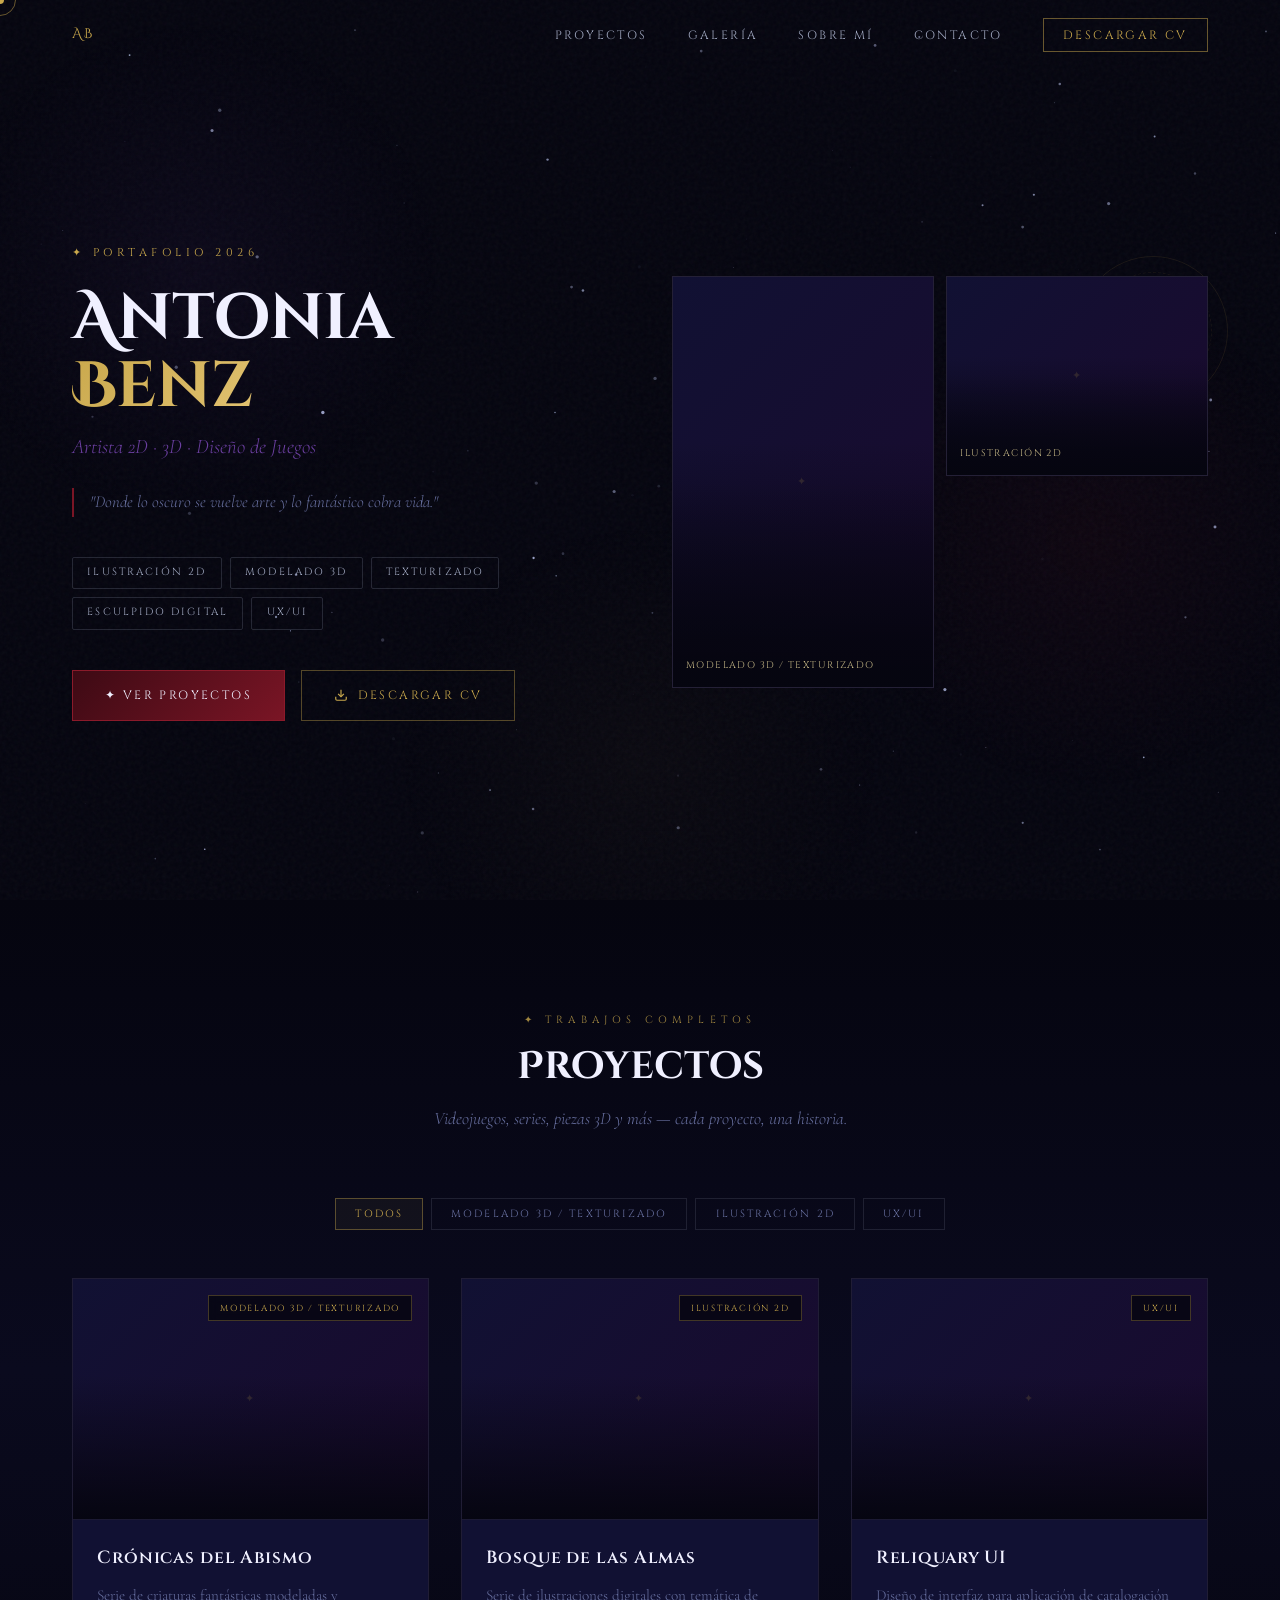
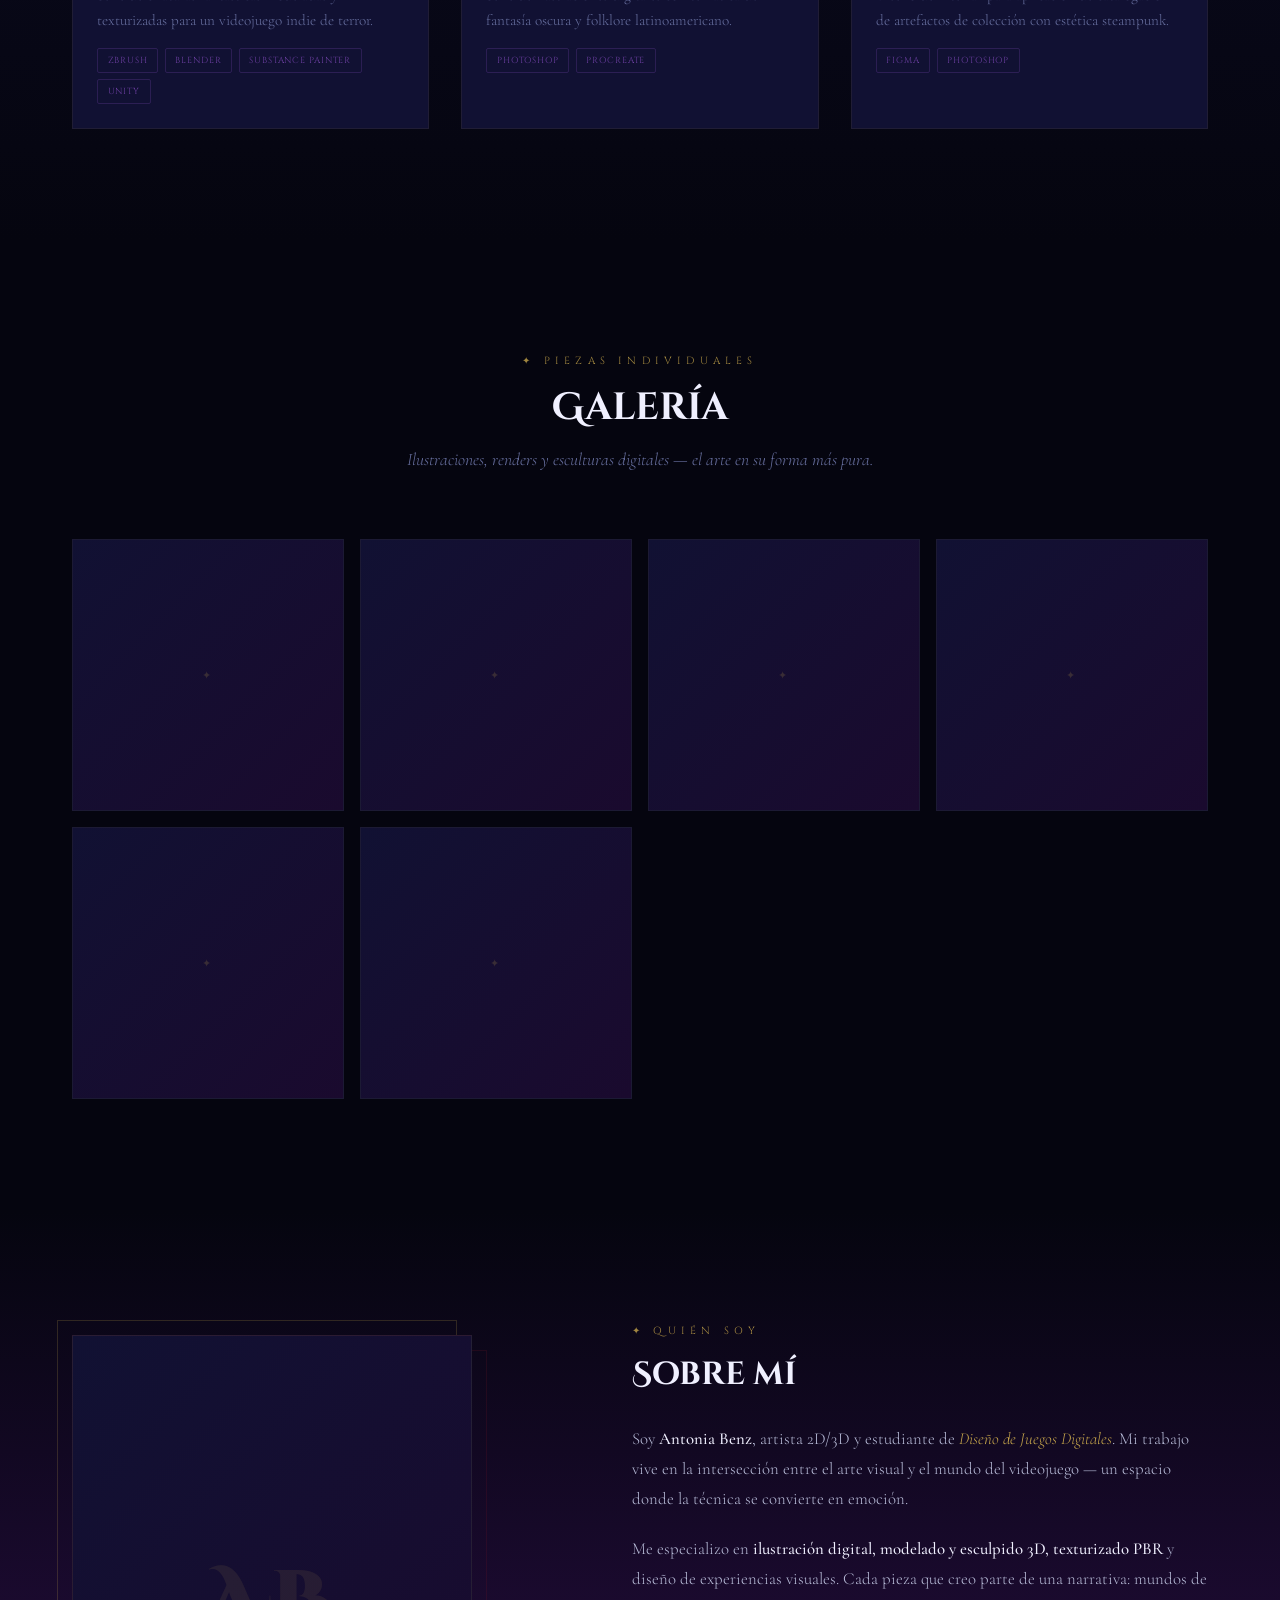
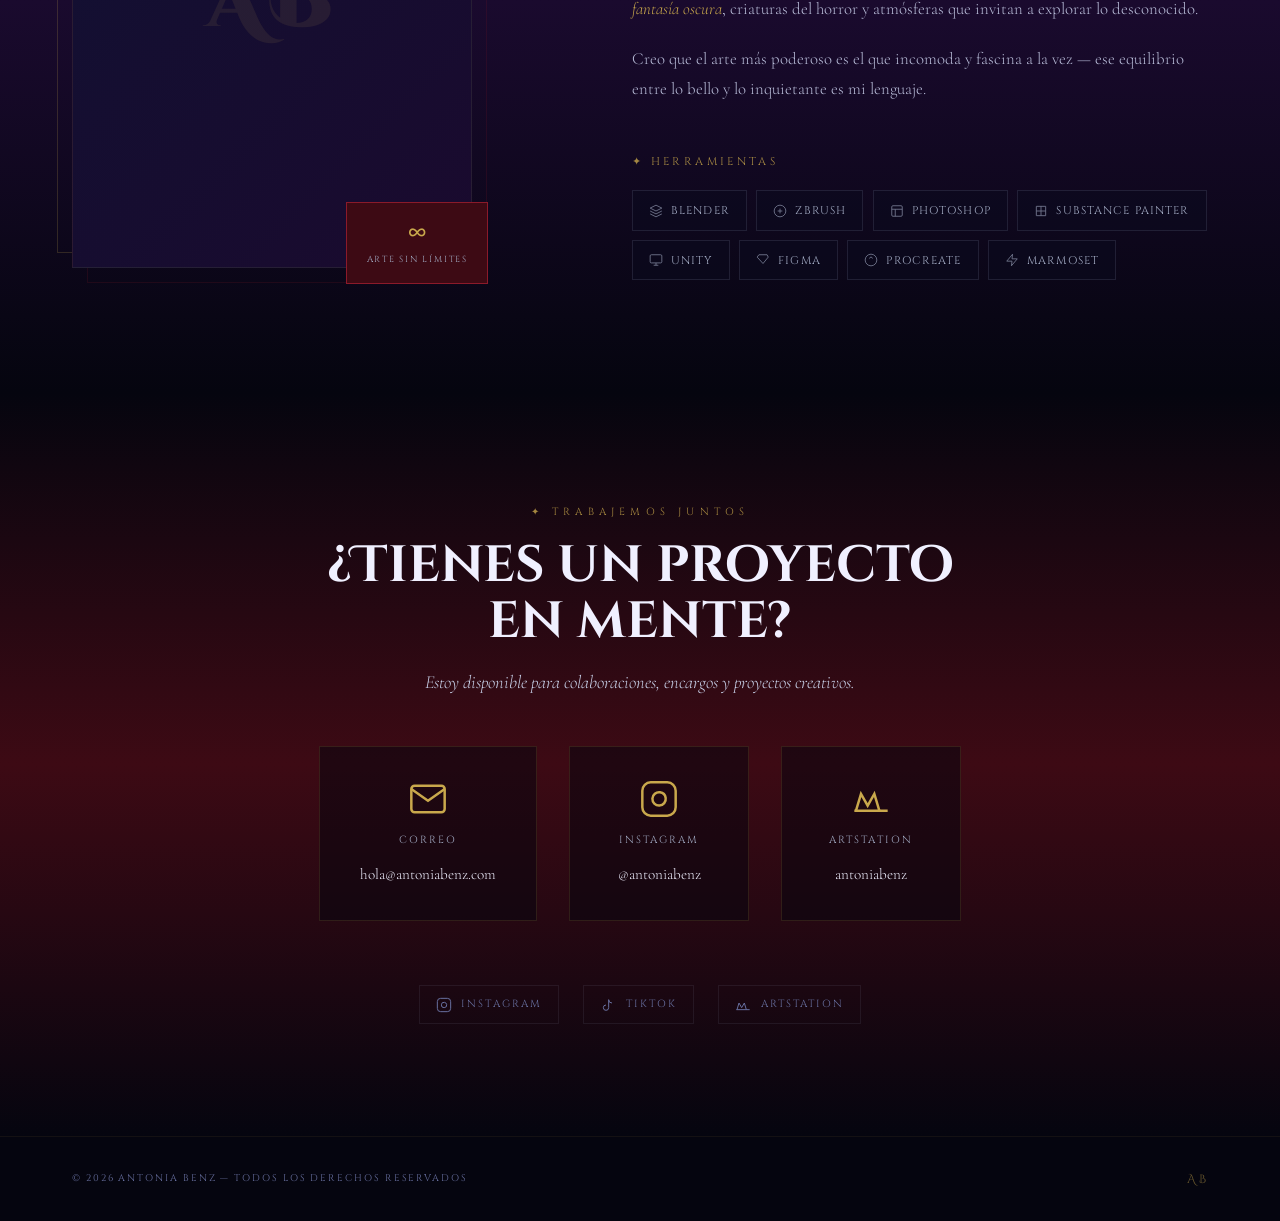
==== index.html @ 35867d34 "1.0.0" ====
<!DOCTYPE html>
<html lang="es">
<head>
  <meta charset="UTF-8">
  <meta name="viewport" content="width=device-width, initial-scale=1.0">
  <meta name="description" content="Antonia Benz — Artista 2D/3D, ilustradora, modeladora y diseñadora de juegos digitales. Portafolio de fantasía oscura y terror.">
  <meta name="theme-color" content="#05050f">
  <title>Antonia Benz — Artista 2D/3D</title>

  <!-- Preconnect fonts -->
  <link rel="preconnect" href="https://fonts.googleapis.com">
  <link rel="preconnect" href="https://fonts.gstatic.com" crossorigin>
  <link href="https://fonts.googleapis.com/css2?family=Cinzel+Decorative:wght@400;700;900&family=Cinzel:wght@400;600;700&family=Cormorant+Garamond:ital,wght@0,300;0,400;0,500;1,300;1,400&display=swap" rel="stylesheet">

  <link rel="stylesheet" href="css/styles.css">
</head>
<body>

  <!-- Cursor -->
  <div class="cursor-dot"></div>
  <div class="cursor-ring"></div>

  <!-- Canvas fondo -->
  <canvas id="canvas-bg"></canvas>

  <!-- Ruido de textura -->
  <div class="noise-overlay"></div>

  <!-- ============================================================
       NAVEGACIÓN
  ============================================================ -->
  <nav class="navbar">
    <div class="container">
      <a href="#hero" class="nav-logo">AB</a>
      <ul class="nav-links">
        <li><a href="#proyectos">Proyectos</a></li>
        <li><a href="#galeria">Galería</a></li>
        <li><a href="#sobre-mi">Sobre mí</a></li>
        <li><a href="#contacto">Contacto</a></li>
        <li><a href="assets/cv-antoniabenz.pdf" download class="nav-cv-btn">Descargar CV</a></li>
      </ul>
      <div class="hamburger" aria-label="Menú" role="button" tabindex="0">
        <span></span>
        <span></span>
        <span></span>
      </div>
    </div>
  </nav>

  <!-- ============================================================
       HERO
  ============================================================ -->
  <section id="hero">
    <div class="container">
      <div class="hero-grid">

        <!-- Texto -->
        <div class="hero-content">
          <p class="hero-eyebrow">✦ Portafolio 2026</p>
          <h1 class="hero-name">
            Antonia
            <span>Benz</span>
          </h1>
          <p class="hero-tagline">Artista 2D · 3D · Diseño de Juegos</p>
          <p class="hero-vision">
            "Donde lo oscuro se vuelve arte y lo fantástico cobra vida."
          </p>
          <div class="hero-disciplines">
            <span class="discipline-tag">Ilustración 2D</span>
            <span class="discipline-tag">Modelado 3D</span>
            <span class="discipline-tag">Texturizado</span>
            <span class="discipline-tag">Esculpido Digital</span>
            <span class="discipline-tag">UX/UI</span>
          </div>
          <div class="hero-actions">
            <a href="#proyectos" class="btn-primary">
              <span>✦ Ver proyectos</span>
            </a>
            <a href="assets/cv-antoniabenz.pdf" download class="btn-secondary">
              <svg width="14" height="14" viewBox="0 0 24 24" fill="none" stroke="currentColor" stroke-width="2">
                <path d="M21 15v4a2 2 0 0 1-2 2H5a2 2 0 0 1-2-2v-4"/>
                <polyline points="7 10 12 15 17 10"/>
                <line x1="12" y1="15" x2="12" y2="3"/>
              </svg>
              Descargar CV
            </a>
          </div>
        </div>

        <!-- Visual -->
        <div class="hero-visual">
          <div class="hero-decoration"></div>
          <div class="hero-preview-grid" id="hero-preview-grid">
            <!-- Cargado dinámicamente desde JS -->
            <div class="preview-card">
              <div class="img-placeholder" style="width:100%;height:100%;">✦</div>
            </div>
            <div class="preview-card">
              <div class="img-placeholder" style="width:100%;height:100%;">✦</div>
            </div>
            <div class="preview-card">
              <div class="img-placeholder" style="width:100%;height:100%;">✦</div>
            </div>
          </div>
        </div>

      </div>
    </div>
  </section>

  <!-- ============================================================
       PROYECTOS
  ============================================================ -->
  <section id="proyectos">
    <div class="container">
      <div class="section-header reveal">
        <span class="section-label">✦ Trabajos Completos</span>
        <h2 class="section-title">Proyectos</h2>
        <p class="section-subtitle">Videojuegos, series, piezas 3D y más — cada proyecto, una historia.</p>
      </div>

      <!-- Filtros -->
      <div class="filtros" id="filtros">
        <button class="filtro-btn active" data-cat="todos">Todos</button>
      </div>

      <!-- Grid de proyectos -->
      <div class="proyectos-grid" id="proyectos-grid">
        <!-- Cargado dinámicamente -->
        <div class="project-card" style="min-height:300px;">
          <div class="project-card-image">
            <div class="img-placeholder" style="height:240px;">Cargando...</div>
          </div>
        </div>
      </div>
    </div>
  </section>

  <!-- ============================================================
       GALERÍA
  ============================================================ -->
  <section id="galeria">
    <div class="container">
      <div class="section-header reveal">
        <span class="section-label">✦ Piezas Individuales</span>
        <h2 class="section-title">Galería</h2>
        <p class="section-subtitle">Ilustraciones, renders y esculturas digitales — el arte en su forma más pura.</p>
      </div>

      <div class="galeria-grid" id="galeria-grid">
        <!-- Cargado dinámicamente -->
      </div>
    </div>
  </section>

  <!-- ============================================================
       SOBRE MÍ
  ============================================================ -->
  <section id="sobre-mi">
    <div class="container">
      <div class="about-grid">

        <!-- Imagen -->
        <div class="about-image-wrapper reveal">
          <div class="about-image-frame">
            <div class="about-image-placeholder">
              <!-- Reemplaza con: <img src="assets/foto-antonia.jpg" alt="Antonia Benz"> -->
              <span class="about-initials">AB</span>
            </div>
            <div class="about-badge">
              <span class="about-badge-num">∞</span>
              <span class="about-badge-label">Arte sin límites</span>
            </div>
          </div>
        </div>

        <!-- Contenido -->
        <div class="about-content reveal reveal-delay-2">
          <div class="section-header" style="text-align:left;margin-bottom:2rem;">
            <span class="section-label">✦ Quién soy</span>
            <h2 class="section-title" style="font-size:2rem;">Sobre mí</h2>
          </div>

          <p class="about-text">
            Soy <strong>Antonia Benz</strong>, artista 2D/3D y estudiante de <em>Diseño de Juegos Digitales</em>.
            Mi trabajo vive en la intersección entre el arte visual y el mundo del videojuego — un espacio donde
            la técnica se convierte en emoción.
          </p>
          <p class="about-text">
            Me especializo en <strong>ilustración digital, modelado y esculpido 3D, texturizado PBR</strong>
            y diseño de experiencias visuales. Cada pieza que creo parte de una narrativa: mundos de
            <em>fantasía oscura</em>, criaturas del horror y atmósferas que invitan a explorar lo desconocido.
          </p>
          <p class="about-text">
            Creo que el arte más poderoso es el que incomoda y fascina a la vez — ese equilibrio entre
            lo bello y lo inquietante es mi lenguaje.
          </p>

          <!-- Herramientas -->
          <div class="tools-section">
            <div class="tools-title">✦ Herramientas</div>
            <div class="tools-grid" id="tools-grid">

              <span class="tool-tag">
                <svg viewBox="0 0 24 24" fill="none" stroke="currentColor" stroke-width="1.5">
                  <path d="M12 2L2 7l10 5 10-5-10-5zM2 17l10 5 10-5M2 12l10 5 10-5"/>
                </svg>
                Blender
              </span>

              <span class="tool-tag">
                <svg viewBox="0 0 24 24" fill="none" stroke="currentColor" stroke-width="1.5">
                  <circle cx="12" cy="12" r="10"/>
                  <path d="M12 8v8M8 12h8"/>
                </svg>
                ZBrush
              </span>

              <span class="tool-tag">
                <svg viewBox="0 0 24 24" fill="none" stroke="currentColor" stroke-width="1.5">
                  <rect x="3" y="3" width="18" height="18" rx="2"/>
                  <path d="M3 9h18M9 21V9"/>
                </svg>
                Photoshop
              </span>

              <span class="tool-tag">
                <svg viewBox="0 0 24 24" fill="none" stroke="currentColor" stroke-width="1.5">
                  <path d="M4 4h16v16H4zM4 12h16M12 4v16"/>
                </svg>
                Substance Painter
              </span>

              <span class="tool-tag">
                <svg viewBox="0 0 24 24" fill="none" stroke="currentColor" stroke-width="1.5">
                  <rect x="2" y="3" width="20" height="14" rx="2"/>
                  <path d="M8 21h8M12 17v4"/>
                </svg>
                Unity
              </span>

              <span class="tool-tag">
                <svg viewBox="0 0 24 24" fill="none" stroke="currentColor" stroke-width="1.5">
                  <path d="M5 3h14l2 4-9 11L2 7z"/>
                </svg>
                Figma
              </span>

              <span class="tool-tag">
                <svg viewBox="0 0 24 24" fill="none" stroke="currentColor" stroke-width="1.5">
                  <path d="M12 2C6.48 2 2 6.48 2 12s4.48 10 10 10 10-4.48 10-10S17.52 2 12 2z"/>
                  <path d="M9.5 9.5c0-1.38 1.12-2.5 2.5-2.5s2.5 1.12 2.5 2.5"/>
                </svg>
                Procreate
              </span>

              <span class="tool-tag">
                <svg viewBox="0 0 24 24" fill="none" stroke="currentColor" stroke-width="1.5">
                  <polygon points="13 2 3 14 12 14 11 22 21 10 12 10 13 2"/>
                </svg>
                Marmoset
              </span>

            </div>
          </div>

        </div>
      </div>
    </div>
  </section>

  <!-- ============================================================
       CONTACTO
  ============================================================ -->
  <section id="contacto">
    <div class="container">
      <div class="reveal" style="margin-bottom:1rem;">
        <span class="section-label" style="text-align:center;display:block;">✦ Trabajemos juntos</span>
      </div>
      <h2 class="contact-cta reveal reveal-delay-1">
        ¿Tienes un proyecto<br>en mente?
      </h2>
      <p class="contact-sub reveal reveal-delay-2">
        Estoy disponible para colaboraciones, encargos y proyectos creativos.
      </p>

      <div class="contact-options reveal reveal-delay-2">
        <a href="mailto:hola@antoniabenz.com" class="contact-option">
          <svg class="contact-option-icon" viewBox="0 0 24 24" fill="none" stroke="currentColor" stroke-width="1.5">
            <path d="M4 4h16c1.1 0 2 .9 2 2v12c0 1.1-.9 2-2 2H4c-1.1 0-2-.9-2-2V6c0-1.1.9-2 2-2z"/>
            <polyline points="22,6 12,13 2,6"/>
          </svg>
          <span class="contact-option-label">Correo</span>
          <span class="contact-option-value">hola@antoniabenz.com</span>
        </a>

        <a href="https://instagram.com/antoniabenz" target="_blank" rel="noopener" class="contact-option">
          <svg class="contact-option-icon" viewBox="0 0 24 24" fill="none" stroke="currentColor" stroke-width="1.5">
            <rect x="2" y="2" width="20" height="20" rx="5" ry="5"/>
            <path d="M16 11.37A4 4 0 1 1 12.63 8 4 4 0 0 1 16 11.37z"/>
            <line x1="17.5" y1="6.5" x2="17.51" y2="6.5"/>
          </svg>
          <span class="contact-option-label">Instagram</span>
          <span class="contact-option-value">@antoniabenz</span>
        </a>

        <a href="https://artstation.com/antoniabenz" target="_blank" rel="noopener" class="contact-option">
          <svg class="contact-option-icon" viewBox="0 0 24 24" fill="none" stroke="currentColor" stroke-width="1.5">
            <path d="M3 19l3-10 4 7 4-7 3 10"/>
            <line x1="2" y1="19" x2="22" y2="19"/>
          </svg>
          <span class="contact-option-label">ArtStation</span>
          <span class="contact-option-value">antoniabenz</span>
        </a>
      </div>

      <!-- Redes sociales -->
      <div class="social-links reveal reveal-delay-3">
        <a href="https://instagram.com/antoniabenz" target="_blank" rel="noopener" class="social-link">
          <svg viewBox="0 0 24 24" fill="none" stroke="currentColor" stroke-width="1.5">
            <rect x="2" y="2" width="20" height="20" rx="5" ry="5"/>
            <path d="M16 11.37A4 4 0 1 1 12.63 8 4 4 0 0 1 16 11.37z"/>
            <line x1="17.5" y1="6.5" x2="17.51" y2="6.5"/>
          </svg>
          Instagram
        </a>
        <a href="https://tiktok.com/@antoniabenz" target="_blank" rel="noopener" class="social-link">
          <svg viewBox="0 0 24 24" fill="none" stroke="currentColor" stroke-width="1.5">
            <path d="M9 12a4 4 0 1 0 4 4V4a5 5 0 0 0 5 5"/>
          </svg>
          TikTok
        </a>
        <a href="https://artstation.com/antoniabenz" target="_blank" rel="noopener" class="social-link">
          <svg viewBox="0 0 24 24" fill="none" stroke="currentColor" stroke-width="1.5">
            <path d="M3 19l3-10 4 7 4-7 3 10"/>
            <line x1="2" y1="19" x2="22" y2="19"/>
          </svg>
          ArtStation
        </a>
      </div>

    </div>
  </section>

  <!-- ============================================================
       FOOTER
  ============================================================ -->
  <footer>
    <div class="container">
      <span class="footer-copy">© 2026 Antonia Benz — Todos los derechos reservados</span>
      <span class="footer-logo">AB</span>
    </div>
  </footer>

  <!-- ============================================================
       MODAL SISTEMA
  ============================================================ -->
  <div id="modal-overlay" class="modal-overlay" role="dialog" aria-modal="true">
    <div id="modal" class="modal">
      <button id="modal-close" class="modal-close" aria-label="Cerrar">✕</button>
      <div id="modal-content">
        <!-- Contenido dinámico -->
      </div>
    </div>
  </div>

  <script src="js/main.js"></script>
</body>
</html>
---- css/styles.css ----
/* ============================================================
   ANTONIA BENZ — PORTFOLIO
   Estética: Fantasía Oscura / Terror Elegante
   Paleta: Azul noche, violeta profundo, carmesí, oro antiguo
   ============================================================ */

@import url('https://fonts.googleapis.com/css2?family=Cinzel+Decorative:wght@400;700;900&family=Cinzel:wght@400;600;700&family=Cormorant+Garamond:ital,wght@0,300;0,400;0,500;1,300;1,400&display=swap');

/* ============================================================
   VARIABLES & RESET
   ============================================================ */
:root {
  --night: #05050f;
  --abyss: #0a0a1e;
  --deep: #0f0f2e;
  --void: #111133;
  --violet-dark: #1a0a2e;
  --violet: #2d1b4e;
  --violet-mid: #3d2060;
  --violet-light: #6b3fa0;
  --crimson-deep: #3d0a14;
  --crimson: #7a1525;
  --crimson-bright: #c0192d;
  --blood: #8b1a2a;
  --gold: #c9a84c;
  --gold-light: #e8c97a;
  --gold-pale: #f0dfa0;
  --silver: #a0a8c0;
  --mist: #c8d0e8;
  --white: #f0f0ff;
  --text-body: #b8bcd8;
  --text-muted: #6870a0;

  --font-display: 'Cinzel Decorative', serif;
  --font-heading: 'Cinzel', serif;
  --font-body: 'Cormorant Garamond', serif;

  --radius: 4px;
  --radius-lg: 8px;
  --shadow-glow-violet: 0 0 40px rgba(107, 63, 160, 0.3);
  --shadow-glow-crimson: 0 0 40px rgba(122, 21, 37, 0.4);
  --shadow-glow-gold: 0 0 20px rgba(201, 168, 76, 0.3);
  --transition: all 0.4s cubic-bezier(0.25, 0.46, 0.45, 0.94);
  --transition-fast: all 0.2s ease;
}

*, *::before, *::after {
  box-sizing: border-box;
  margin: 0;
  padding: 0;
}

html {
  scroll-behavior: smooth;
  font-size: 16px;
}

body {
  background-color: var(--night);
  color: var(--text-body);
  font-family: var(--font-body);
  font-size: 1.1rem;
  font-weight: 300;
  line-height: 1.7;
  overflow-x: hidden;
  cursor: default;
}

/* Scrollbar personalizada */
::-webkit-scrollbar { width: 6px; }
::-webkit-scrollbar-track { background: var(--abyss); }
::-webkit-scrollbar-thumb { background: var(--violet-mid); border-radius: 3px; }
::-webkit-scrollbar-thumb:hover { background: var(--violet-light); }

/* Selección de texto */
::selection { background: var(--crimson); color: var(--white); }

/* ============================================================
   CURSOR PERSONALIZADO
   ============================================================ */
.cursor-dot {
  width: 8px; height: 8px;
  background: var(--gold);
  border-radius: 50%;
  position: fixed;
  top: 0; left: 0;
  pointer-events: none;
  z-index: 9999;
  transform: translate(-50%, -50%);
  transition: transform 0.1s ease;
}

.cursor-ring {
  width: 32px; height: 32px;
  border: 1px solid rgba(201, 168, 76, 0.5);
  border-radius: 50%;
  position: fixed;
  top: 0; left: 0;
  pointer-events: none;
  z-index: 9998;
  transform: translate(-50%, -50%);
  transition: transform 0.15s ease, width 0.3s ease, height 0.3s ease, border-color 0.3s ease;
}

.cursor-ring.hover {
  width: 50px; height: 50px;
  border-color: var(--gold);
}

/* ============================================================
   FONDO ANIMADO — PARTÍCULAS / TEXTURA
   ============================================================ */
#canvas-bg {
  position: fixed;
  top: 0; left: 0;
  width: 100%; height: 100%;
  z-index: 0;
  pointer-events: none;
}

.noise-overlay {
  position: fixed;
  top: 0; left: 0;
  width: 100%; height: 100%;
  z-index: 1;
  pointer-events: none;
  opacity: 0.04;
  background-image: url("data:image/svg+xml,%3Csvg viewBox='0 0 256 256' xmlns='http://www.w3.org/2000/svg'%3E%3Cfilter id='noise'%3E%3CfeTurbulence type='fractalNoise' baseFrequency='0.9' numOctaves='4' stitchTiles='stitch'/%3E%3C/filter%3E%3Crect width='100%25' height='100%25' filter='url(%23noise)'/%3E%3C/svg%3E");
}

/* ============================================================
   LAYOUT GENERAL
   ============================================================ */
.container {
  max-width: 1200px;
  margin: 0 auto;
  padding: 0 2rem;
  position: relative;
  z-index: 2;
}

section {
  position: relative;
  z-index: 2;
}

/* ============================================================
   ORNAMENTOS / SEPARADORES
   ============================================================ */
.ornament {
  display: flex;
  align-items: center;
  gap: 1rem;
  margin: 1.5rem 0;
}

.ornament::before,
.ornament::after {
  content: '';
  flex: 1;
  height: 1px;
  background: linear-gradient(to right, transparent, var(--gold), transparent);
  opacity: 0.5;
}

.ornament-icon {
  color: var(--gold);
  font-size: 0.8rem;
  opacity: 0.7;
}

/* ============================================================
   NAVEGACIÓN
   ============================================================ */
.navbar {
  position: fixed;
  top: 0; left: 0; right: 0;
  z-index: 1000;
  padding: 1.2rem 0;
  transition: var(--transition);
}

.navbar.scrolled {
  background: rgba(5, 5, 15, 0.95);
  backdrop-filter: blur(20px);
  border-bottom: 1px solid rgba(201, 168, 76, 0.15);
  padding: 0.8rem 0;
}

.navbar .container {
  display: flex;
  align-items: center;
  justify-content: space-between;
}

.nav-logo {
  font-family: var(--font-display);
  font-size: 0.9rem;
  color: var(--gold);
  text-decoration: none;
  letter-spacing: 0.15em;
  text-transform: uppercase;
  transition: var(--transition-fast);
}

.nav-logo:hover { color: var(--gold-light); text-shadow: var(--shadow-glow-gold); }

.nav-links {
  display: flex;
  align-items: center;
  gap: 2.5rem;
  list-style: none;
}

.nav-links a {
  font-family: var(--font-heading);
  font-size: 0.75rem;
  letter-spacing: 0.2em;
  text-transform: uppercase;
  color: var(--silver);
  text-decoration: none;
  transition: var(--transition-fast);
  position: relative;
}

.nav-links a::after {
  content: '';
  position: absolute;
  bottom: -4px;
  left: 0; right: 0;
  height: 1px;
  background: var(--gold);
  transform: scaleX(0);
  transition: transform 0.3s ease;
  transform-origin: center;
}

.nav-links a:hover { color: var(--gold); }
.nav-links a:hover::after { transform: scaleX(1); }

.nav-cv-btn {
  font-family: var(--font-heading);
  font-size: 0.7rem;
  letter-spacing: 0.2em;
  text-transform: uppercase;
  color: var(--gold) !important;
  border: 1px solid rgba(201, 168, 76, 0.5);
  padding: 0.5rem 1.2rem;
  text-decoration: none;
  transition: var(--transition-fast) !important;
}

.nav-cv-btn:hover {
  background: rgba(201, 168, 76, 0.1) !important;
  border-color: var(--gold) !important;
  box-shadow: var(--shadow-glow-gold);
}

.nav-cv-btn::after { display: none !important; }

.hamburger {
  display: none;
  flex-direction: column;
  gap: 5px;
  cursor: pointer;
  padding: 5px;
}

.hamburger span {
  width: 24px;
  height: 1px;
  background: var(--gold);
  transition: var(--transition-fast);
}

/* ============================================================
   HERO SECTION
   ============================================================ */
#hero {
  min-height: 100vh;
  display: flex;
  align-items: center;
  padding: 8rem 0 4rem;
  overflow: hidden;
}

.hero-grid {
  display: grid;
  grid-template-columns: 1fr 1fr;
  gap: 4rem;
  align-items: center;
  width: 100%;
}

.hero-eyebrow {
  font-family: var(--font-heading);
  font-size: 0.7rem;
  letter-spacing: 0.4em;
  text-transform: uppercase;
  color: var(--gold);
  margin-bottom: 1.5rem;
  opacity: 0;
  animation: fadeUp 0.8s ease 0.2s forwards;
}

.hero-name {
  font-family: var(--font-display);
  font-size: clamp(2.5rem, 5vw, 4.5rem);
  font-weight: 700;
  line-height: 1.05;
  color: var(--white);
  margin-bottom: 0.5rem;
  opacity: 0;
  animation: fadeUp 0.8s ease 0.4s forwards;
}

.hero-name span {
  display: block;
  background: linear-gradient(135deg, var(--gold), var(--gold-light), var(--gold));
  -webkit-background-clip: text;
  -webkit-text-fill-color: transparent;
  background-clip: text;
}

.hero-tagline {
  font-family: var(--font-body);
  font-size: 1.3rem;
  font-style: italic;
  color: var(--violet-light);
  margin-bottom: 1.5rem;
  opacity: 0;
  animation: fadeUp 0.8s ease 0.5s forwards;
}

.hero-vision {
  font-family: var(--font-body);
  font-size: 1.05rem;
  color: var(--text-muted);
  font-style: italic;
  border-left: 2px solid var(--crimson);
  padding-left: 1rem;
  margin-bottom: 2.5rem;
  opacity: 0;
  animation: fadeUp 0.8s ease 0.6s forwards;
}

.hero-disciplines {
  display: flex;
  flex-wrap: wrap;
  gap: 0.5rem;
  margin-bottom: 2.5rem;
  opacity: 0;
  animation: fadeUp 0.8s ease 0.7s forwards;
}

.discipline-tag {
  font-family: var(--font-heading);
  font-size: 0.65rem;
  letter-spacing: 0.2em;
  text-transform: uppercase;
  color: var(--silver);
  border: 1px solid rgba(160, 168, 192, 0.2);
  padding: 0.4rem 0.9rem;
  border-radius: 2px;
}

.hero-actions {
  display: flex;
  gap: 1rem;
  flex-wrap: wrap;
  opacity: 0;
  animation: fadeUp 0.8s ease 0.8s forwards;
}

/* Botones principales */
.btn-primary {
  display: inline-flex;
  align-items: center;
  gap: 0.6rem;
  font-family: var(--font-heading);
  font-size: 0.75rem;
  letter-spacing: 0.2em;
  text-transform: uppercase;
  background: linear-gradient(135deg, var(--crimson-deep), var(--crimson));
  color: var(--white);
  text-decoration: none;
  padding: 0.9rem 2rem;
  border: 1px solid var(--blood);
  transition: var(--transition);
  position: relative;
  overflow: hidden;
}

.btn-primary::before {
  content: '';
  position: absolute;
  inset: 0;
  background: linear-gradient(135deg, var(--crimson), var(--crimson-bright));
  opacity: 0;
  transition: opacity 0.3s ease;
}

.btn-primary:hover::before { opacity: 1; }
.btn-primary:hover { box-shadow: var(--shadow-glow-crimson); transform: translateY(-2px); }
.btn-primary span { position: relative; z-index: 1; }

.btn-secondary {
  display: inline-flex;
  align-items: center;
  gap: 0.6rem;
  font-family: var(--font-heading);
  font-size: 0.75rem;
  letter-spacing: 0.2em;
  text-transform: uppercase;
  background: transparent;
  color: var(--gold);
  text-decoration: none;
  padding: 0.9rem 2rem;
  border: 1px solid rgba(201, 168, 76, 0.4);
  transition: var(--transition);
}

.btn-secondary:hover {
  background: rgba(201, 168, 76, 0.08);
  border-color: var(--gold);
  box-shadow: var(--shadow-glow-gold);
  transform: translateY(-2px);
}

/* Hero Visual Side */
.hero-visual {
  position: relative;
  opacity: 0;
  animation: fadeIn 1s ease 0.6s forwards;
}

.hero-preview-grid {
  display: grid;
  grid-template-columns: 1fr 1fr;
  grid-template-rows: 200px 200px;
  gap: 0.8rem;
}

.preview-card {
  position: relative;
  overflow: hidden;
  border: 1px solid rgba(201, 168, 76, 0.1);
  cursor: pointer;
  background: var(--void);
}

.preview-card:first-child {
  grid-row: span 2;
}

.preview-card img {
  width: 100%;
  height: 100%;
  object-fit: cover;
  transition: transform 0.6s ease;
  filter: saturate(0.7) brightness(0.8);
}

.preview-card:hover img {
  transform: scale(1.08);
  filter: saturate(1) brightness(0.9);
}

.preview-card::after {
  content: '';
  position: absolute;
  inset: 0;
  background: linear-gradient(to top, rgba(5,5,15,0.8) 0%, transparent 50%);
}

.preview-card-label {
  position: absolute;
  bottom: 0.8rem;
  left: 0.8rem;
  z-index: 2;
  font-family: var(--font-heading);
  font-size: 0.6rem;
  letter-spacing: 0.15em;
  text-transform: uppercase;
  color: var(--gold-pale);
  opacity: 0.8;
}

/* Decorativo hero */
.hero-decoration {
  position: absolute;
  top: -20px; right: -20px;
  width: 150px; height: 150px;
  border: 1px solid rgba(201, 168, 76, 0.1);
  border-radius: 50%;
  animation: rotateSlow 20s linear infinite;
}

.hero-decoration::before {
  content: '';
  position: absolute;
  inset: 15px;
  border: 1px dashed rgba(201, 168, 76, 0.08);
  border-radius: 50%;
}

/* ============================================================
   SECTION HEADERS
   ============================================================ */
.section-header {
  text-align: center;
  margin-bottom: 4rem;
}

.section-label {
  display: block;
  font-family: var(--font-heading);
  font-size: 0.65rem;
  letter-spacing: 0.5em;
  text-transform: uppercase;
  color: var(--gold);
  margin-bottom: 1rem;
  opacity: 0.8;
}

.section-title {
  font-family: var(--font-display);
  font-size: clamp(1.8rem, 3vw, 2.8rem);
  font-weight: 700;
  color: var(--white);
  line-height: 1.1;
  margin-bottom: 1rem;
}

.section-subtitle {
  font-family: var(--font-body);
  font-size: 1.1rem;
  font-style: italic;
  color: var(--text-muted);
  max-width: 500px;
  margin: 0 auto;
}

/* ============================================================
   PROYECTOS
   ============================================================ */
#proyectos {
  padding: 7rem 0;
  background: linear-gradient(to bottom, var(--night) 0%, var(--abyss) 50%, var(--night) 100%);
}

.filtros {
  display: flex;
  justify-content: center;
  gap: 0.5rem;
  flex-wrap: wrap;
  margin-bottom: 3rem;
}

.filtro-btn {
  font-family: var(--font-heading);
  font-size: 0.65rem;
  letter-spacing: 0.2em;
  text-transform: uppercase;
  color: var(--text-muted);
  background: transparent;
  border: 1px solid rgba(160, 168, 192, 0.15);
  padding: 0.5rem 1.2rem;
  cursor: pointer;
  transition: var(--transition-fast);
}

.filtro-btn:hover,
.filtro-btn.active {
  color: var(--gold);
  border-color: rgba(201, 168, 76, 0.4);
  background: rgba(201, 168, 76, 0.05);
}

.proyectos-grid {
  display: grid;
  grid-template-columns: repeat(auto-fill, minmax(340px, 1fr));
  gap: 2rem;
}

.project-card {
  position: relative;
  background: var(--void);
  border: 1px solid rgba(201, 168, 76, 0.08);
  overflow: hidden;
  cursor: pointer;
  transition: var(--transition);
  group: true;
}

.project-card:hover {
  border-color: rgba(201, 168, 76, 0.3);
  transform: translateY(-6px);
  box-shadow: 0 20px 60px rgba(0,0,0,0.5), var(--shadow-glow-violet);
}

.project-card-image {
  position: relative;
  overflow: hidden;
  height: 240px;
  background: var(--deep);
}

.project-card-image img {
  width: 100%;
  height: 100%;
  object-fit: cover;
  transition: transform 0.6s ease, filter 0.4s ease;
  filter: saturate(0.6) brightness(0.7);
}

.project-card:hover .project-card-image img {
  transform: scale(1.08);
  filter: saturate(0.85) brightness(0.85);
}

.project-card-overlay {
  position: absolute;
  inset: 0;
  background: linear-gradient(to bottom, transparent 40%, rgba(5,5,15,0.95) 100%);
}

.project-card-categoria {
  position: absolute;
  top: 1rem; right: 1rem;
  font-family: var(--font-heading);
  font-size: 0.55rem;
  letter-spacing: 0.2em;
  text-transform: uppercase;
  color: var(--gold);
  background: rgba(5,5,15,0.8);
  border: 1px solid rgba(201, 168, 76, 0.3);
  padding: 0.3rem 0.7rem;
  backdrop-filter: blur(4px);
}

.project-card-body {
  padding: 1.5rem;
  border-top: 1px solid rgba(201, 168, 76, 0.06);
}

.project-card-title {
  font-family: var(--font-heading);
  font-size: 1.1rem;
  font-weight: 600;
  color: var(--white);
  margin-bottom: 0.6rem;
  letter-spacing: 0.05em;
}

.project-card-desc {
  font-size: 0.95rem;
  color: var(--text-muted);
  line-height: 1.6;
  margin-bottom: 1rem;
}

.project-card-tools {
  display: flex;
  flex-wrap: wrap;
  gap: 0.4rem;
}

.tool-chip {
  font-family: var(--font-heading);
  font-size: 0.55rem;
  letter-spacing: 0.1em;
  text-transform: uppercase;
  color: var(--violet-light);
  border: 1px solid rgba(107, 63, 160, 0.3);
  padding: 0.25rem 0.6rem;
  border-radius: 2px;
}

.project-card-cta {
  position: absolute;
  bottom: 0; left: 0; right: 0;
  background: linear-gradient(to top, rgba(122, 21, 37, 0.9), transparent);
  padding: 2rem 1.5rem 1.2rem;
  display: flex;
  align-items: center;
  gap: 0.5rem;
  font-family: var(--font-heading);
  font-size: 0.65rem;
  letter-spacing: 0.2em;
  text-transform: uppercase;
  color: var(--white);
  opacity: 0;
  transform: translateY(10px);
  transition: var(--transition);
}

.project-card:hover .project-card-cta {
  opacity: 1;
  transform: translateY(0);
}

/* ============================================================
   GALERÍA
   ============================================================ */
#galeria {
  padding: 7rem 0;
}

.galeria-grid {
  display: grid;
  grid-template-columns: repeat(auto-fill, minmax(260px, 1fr));
  gap: 1rem;
}

.gallery-item {
  position: relative;
  overflow: hidden;
  aspect-ratio: 1;
  cursor: pointer;
  background: var(--void);
  border: 1px solid rgba(201, 168, 76, 0.06);
}

.gallery-item img {
  width: 100%;
  height: 100%;
  object-fit: cover;
  transition: transform 0.6s ease, filter 0.4s ease;
  filter: saturate(0.6) brightness(0.7);
}

.gallery-item:hover img {
  transform: scale(1.1);
  filter: saturate(1) brightness(0.85);
}

.gallery-item-overlay {
  position: absolute;
  inset: 0;
  background: linear-gradient(to top, rgba(5,5,15,0.9) 0%, transparent 60%);
  opacity: 0;
  transition: opacity 0.4s ease;
  display: flex;
  align-items: flex-end;
  padding: 1rem;
}

.gallery-item:hover .gallery-item-overlay { opacity: 1; }

.gallery-item-info { }

.gallery-item-title {
  font-family: var(--font-heading);
  font-size: 0.85rem;
  color: var(--white);
  font-weight: 600;
  margin-bottom: 0.25rem;
}

.gallery-item-tools {
  font-family: var(--font-heading);
  font-size: 0.55rem;
  letter-spacing: 0.1em;
  text-transform: uppercase;
  color: var(--gold);
  opacity: 0.7;
}

/* ============================================================
   ABOUT ME
   ============================================================ */
#sobre-mi {
  padding: 7rem 0;
  background: linear-gradient(to bottom, var(--night), var(--violet-dark), var(--night));
}

.about-grid {
  display: grid;
  grid-template-columns: 1fr 1.2fr;
  gap: 5rem;
  align-items: center;
}

.about-image-wrapper {
  position: relative;
}

.about-image-frame {
  position: relative;
  width: 100%;
  max-width: 400px;
}

.about-image-frame::before {
  content: '';
  position: absolute;
  top: -15px; left: -15px;
  right: 15px; bottom: 15px;
  border: 1px solid rgba(201, 168, 76, 0.2);
  z-index: 0;
}

.about-image-frame::after {
  content: '';
  position: absolute;
  top: 15px; left: 15px;
  right: -15px; bottom: -15px;
  border: 1px solid rgba(122, 21, 37, 0.2);
  z-index: 0;
}

.about-image-placeholder {
  position: relative;
  z-index: 1;
  width: 100%;
  aspect-ratio: 3/4;
  background: linear-gradient(135deg, var(--void), var(--violet-dark));
  border: 1px solid rgba(201, 168, 76, 0.1);
  display: flex;
  align-items: center;
  justify-content: center;
  overflow: hidden;
}

.about-image-placeholder img {
  width: 100%;
  height: 100%;
  object-fit: cover;
  filter: saturate(0.6);
}

.about-initials {
  font-family: var(--font-display);
  font-size: 5rem;
  font-weight: 900;
  color: rgba(201, 168, 76, 0.1);
  letter-spacing: 0.1em;
}

.about-badge {
  position: absolute;
  bottom: -1rem;
  right: -1rem;
  z-index: 2;
  background: var(--crimson-deep);
  border: 1px solid var(--blood);
  padding: 1rem 1.2rem;
  text-align: center;
}

.about-badge-num {
  display: block;
  font-family: var(--font-display);
  font-size: 1.8rem;
  font-weight: 700;
  color: var(--gold);
  line-height: 1;
}

.about-badge-label {
  display: block;
  font-family: var(--font-heading);
  font-size: 0.55rem;
  letter-spacing: 0.2em;
  text-transform: uppercase;
  color: var(--silver);
  margin-top: 0.3rem;
}

.about-content .section-header {
  text-align: left;
}

.about-content .ornament::before { display: none; }

.about-text {
  font-size: 1.05rem;
  line-height: 1.8;
  color: var(--text-body);
  margin-bottom: 1.2rem;
}

.about-text strong {
  color: var(--white);
  font-weight: 500;
}

.about-text em {
  color: var(--gold);
  font-style: italic;
}

/* Herramientas */
.tools-section {
  margin-top: 3rem;
}

.tools-title {
  font-family: var(--font-heading);
  font-size: 0.7rem;
  letter-spacing: 0.3em;
  text-transform: uppercase;
  color: var(--gold);
  margin-bottom: 1.2rem;
  opacity: 0.8;
}

.tools-grid {
  display: flex;
  flex-wrap: wrap;
  gap: 0.6rem;
}

.tool-tag {
  display: flex;
  align-items: center;
  gap: 0.5rem;
  font-family: var(--font-heading);
  font-size: 0.7rem;
  letter-spacing: 0.1em;
  text-transform: uppercase;
  color: var(--silver);
  border: 1px solid rgba(160, 168, 192, 0.15);
  background: rgba(10, 10, 30, 0.5);
  padding: 0.6rem 1rem;
  transition: var(--transition-fast);
}

.tool-tag:hover {
  color: var(--gold);
  border-color: rgba(201, 168, 76, 0.4);
  background: rgba(201, 168, 76, 0.05);
}

.tool-tag svg {
  width: 14px;
  height: 14px;
  opacity: 0.7;
}

/* ============================================================
   CONTACTO
   ============================================================ */
#contacto {
  padding: 7rem 0;
  background: linear-gradient(to bottom, var(--night), var(--crimson-deep) 50%, var(--night));
  text-align: center;
}

.contact-cta {
  font-family: var(--font-display);
  font-size: clamp(2rem, 4vw, 3.5rem);
  font-weight: 700;
  color: var(--white);
  margin-bottom: 1rem;
  line-height: 1.1;
}

.contact-sub {
  font-family: var(--font-body);
  font-size: 1.15rem;
  font-style: italic;
  color: var(--mist);
  margin-bottom: 3rem;
  opacity: 0.7;
}

.contact-options {
  display: flex;
  justify-content: center;
  gap: 2rem;
  flex-wrap: wrap;
  margin-bottom: 4rem;
}

.contact-option {
  display: flex;
  flex-direction: column;
  align-items: center;
  gap: 0.8rem;
  text-decoration: none;
  padding: 2rem 2.5rem;
  border: 1px solid rgba(201, 168, 76, 0.15);
  background: rgba(5,5,15,0.5);
  transition: var(--transition);
  min-width: 180px;
}

.contact-option:hover {
  border-color: rgba(201, 168, 76, 0.5);
  background: rgba(201, 168, 76, 0.05);
  transform: translateY(-5px);
  box-shadow: var(--shadow-glow-gold);
}

.contact-option-icon {
  width: 40px; height: 40px;
  color: var(--gold);
}

.contact-option-label {
  font-family: var(--font-heading);
  font-size: 0.65rem;
  letter-spacing: 0.2em;
  text-transform: uppercase;
  color: var(--silver);
}

.contact-option-value {
  font-family: var(--font-body);
  font-size: 0.95rem;
  color: var(--white);
}

/* Social links */
.social-links {
  display: flex;
  justify-content: center;
  gap: 1.5rem;
}

.social-link {
  display: flex;
  align-items: center;
  gap: 0.6rem;
  font-family: var(--font-heading);
  font-size: 0.65rem;
  letter-spacing: 0.2em;
  text-transform: uppercase;
  color: var(--text-muted);
  text-decoration: none;
  transition: var(--transition-fast);
  padding: 0.6rem 1rem;
  border: 1px solid rgba(160, 168, 192, 0.1);
}

.social-link svg { width: 16px; height: 16px; }

.social-link:hover {
  color: var(--gold);
  border-color: rgba(201, 168, 76, 0.3);
}

/* ============================================================
   FOOTER
   ============================================================ */
footer {
  padding: 2rem 0;
  border-top: 1px solid rgba(201, 168, 76, 0.08);
  position: relative;
  z-index: 2;
}

footer .container {
  display: flex;
  align-items: center;
  justify-content: space-between;
  flex-wrap: wrap;
  gap: 1rem;
}

.footer-copy {
  font-family: var(--font-heading);
  font-size: 0.6rem;
  letter-spacing: 0.2em;
  text-transform: uppercase;
  color: var(--text-muted);
}

.footer-logo {
  font-family: var(--font-display);
  font-size: 0.75rem;
  color: var(--gold);
  opacity: 0.5;
  letter-spacing: 0.2em;
}

/* ============================================================
   MODAL SISTEMA
   ============================================================ */
.modal-overlay {
  position: fixed;
  inset: 0;
  background: rgba(0, 0, 0, 0.92);
  backdrop-filter: blur(8px);
  z-index: 2000;
  display: flex;
  align-items: center;
  justify-content: center;
  padding: 2rem;
  opacity: 0;
  pointer-events: none;
  transition: opacity 0.4s ease;
}

.modal-overlay.active {
  opacity: 1;
  pointer-events: all;
}

.modal {
  background: var(--abyss);
  border: 1px solid rgba(201, 168, 76, 0.15);
  max-width: 900px;
  width: 100%;
  max-height: 90vh;
  overflow-y: auto;
  position: relative;
  transform: translateY(20px) scale(0.98);
  transition: transform 0.4s cubic-bezier(0.25, 0.46, 0.45, 0.94);
}

.modal-overlay.active .modal {
  transform: translateY(0) scale(1);
}

/* Scrollbar modal */
.modal::-webkit-scrollbar { width: 4px; }
.modal::-webkit-scrollbar-thumb { background: var(--violet-mid); }

.modal-close {
  position: absolute;
  top: 1rem; right: 1rem;
  z-index: 10;
  width: 36px; height: 36px;
  background: rgba(5,5,15,0.8);
  border: 1px solid rgba(201, 168, 76, 0.2);
  color: var(--silver);
  cursor: pointer;
  display: flex;
  align-items: center;
  justify-content: center;
  transition: var(--transition-fast);
  font-size: 1.2rem;
}

.modal-close:hover { color: var(--gold); border-color: var(--gold); }

/* Modal Galería simple */
.modal-gallery-img {
  width: 100%;
  max-height: 60vh;
  object-fit: contain;
  background: var(--deep);
  display: block;
}

.modal-body {
  padding: 2rem;
}

.modal-title {
  font-family: var(--font-heading);
  font-size: 1.5rem;
  font-weight: 600;
  color: var(--white);
  margin-bottom: 0.5rem;
}

.modal-categoria {
  font-family: var(--font-heading);
  font-size: 0.6rem;
  letter-spacing: 0.3em;
  text-transform: uppercase;
  color: var(--gold);
  margin-bottom: 1.2rem;
  opacity: 0.8;
}

.modal-desc {
  font-size: 1rem;
  line-height: 1.7;
  color: var(--text-body);
  margin-bottom: 1.5rem;
}

/* Galería de proyecto en modal */
.modal-gallery-strip {
  display: grid;
  grid-template-columns: repeat(auto-fill, minmax(150px, 1fr));
  gap: 0.5rem;
  margin-bottom: 1.5rem;
}

.modal-gallery-thumb {
  aspect-ratio: 1;
  overflow: hidden;
  cursor: pointer;
  border: 2px solid transparent;
  transition: border-color 0.2s ease;
}

.modal-gallery-thumb.active { border-color: var(--gold); }

.modal-gallery-thumb img {
  width: 100%;
  height: 100%;
  object-fit: cover;
  transition: transform 0.4s ease;
}

.modal-gallery-thumb:hover img { transform: scale(1.08); }

.modal-main-img {
  width: 100%;
  max-height: 50vh;
  object-fit: contain;
  background: var(--deep);
  margin-bottom: 1.5rem;
  display: block;
}

.modal-meta {
  display: grid;
  grid-template-columns: 1fr 1fr;
  gap: 1rem;
  padding-top: 1.5rem;
  border-top: 1px solid rgba(201, 168, 76, 0.1);
  margin-top: 1.5rem;
}

.modal-meta-item label {
  display: block;
  font-family: var(--font-heading);
  font-size: 0.6rem;
  letter-spacing: 0.2em;
  text-transform: uppercase;
  color: var(--gold);
  margin-bottom: 0.4rem;
  opacity: 0.7;
}

.modal-meta-item p {
  font-size: 0.95rem;
  color: var(--silver);
}

.modal-tools {
  display: flex;
  flex-wrap: wrap;
  gap: 0.4rem;
  margin-top: 1rem;
}

.modal-link {
  display: inline-flex;
  align-items: center;
  gap: 0.5rem;
  font-family: var(--font-heading);
  font-size: 0.65rem;
  letter-spacing: 0.2em;
  text-transform: uppercase;
  color: var(--gold);
  text-decoration: none;
  border: 1px solid rgba(201, 168, 76, 0.3);
  padding: 0.6rem 1.2rem;
  margin-top: 1.5rem;
  transition: var(--transition-fast);
}

.modal-link:hover { background: rgba(201, 168, 76, 0.1); }

/* ============================================================
   ANIMACIONES
   ============================================================ */
@keyframes fadeUp {
  from { opacity: 0; transform: translateY(30px); }
  to { opacity: 1; transform: translateY(0); }
}

@keyframes fadeIn {
  from { opacity: 0; }
  to { opacity: 1; }
}

@keyframes rotateSlow {
  from { transform: rotate(0deg); }
  to { transform: rotate(360deg); }
}

@keyframes pulseGlow {
  0%, 100% { opacity: 0.3; }
  50% { opacity: 0.7; }
}

.reveal {
  opacity: 0;
  transform: translateY(40px);
  transition: opacity 0.7s ease, transform 0.7s ease;
}

.reveal.visible {
  opacity: 1;
  transform: translateY(0);
}

.reveal-delay-1 { transition-delay: 0.1s; }
.reveal-delay-2 { transition-delay: 0.2s; }
.reveal-delay-3 { transition-delay: 0.3s; }
.reveal-delay-4 { transition-delay: 0.4s; }

/* ============================================================
   PLACEHOLDER PARA IMÁGENES
   ============================================================ */
.img-placeholder {
  background: linear-gradient(135deg, var(--void), var(--violet-dark));
  display: flex;
  align-items: center;
  justify-content: center;
  width: 100%;
  height: 100%;
  color: rgba(201, 168, 76, 0.2);
  font-family: var(--font-display);
  font-size: 0.7rem;
  letter-spacing: 0.2em;
  text-transform: uppercase;
}

/* ============================================================
   RESPONSIVE
   ============================================================ */
@media (max-width: 900px) {
  .hero-grid {
    grid-template-columns: 1fr;
    gap: 3rem;
  }

  .hero-visual {
    order: -1;
  }

  .hero-preview-grid {
    grid-template-rows: 160px 160px;
  }

  .about-grid {
    grid-template-columns: 1fr;
    gap: 3rem;
  }

  .about-image-frame {
    max-width: 300px;
    margin: 0 auto;
  }

  .modal-meta {
    grid-template-columns: 1fr;
  }
}

@media (max-width: 700px) {
  .nav-links {
    display: none;
    position: fixed;
    inset: 0;
    top: 60px;
    background: rgba(5, 5, 15, 0.98);
    flex-direction: column;
    align-items: center;
    justify-content: center;
    gap: 2rem;
  }

  .nav-links.open { display: flex; }

  .nav-links a { font-size: 1rem; }

  .hamburger { display: flex; }

  .proyectos-grid {
    grid-template-columns: 1fr;
  }

  .galeria-grid {
    grid-template-columns: repeat(2, 1fr);
  }

  .contact-options {
    flex-direction: column;
    align-items: center;
  }

  .hero-preview-grid {
    grid-template-columns: 1fr 1fr;
    grid-template-rows: 130px 130px;
  }

  .cursor-dot, .cursor-ring { display: none; }
}

@media (max-width: 480px) {
  .galeria-grid {
    grid-template-columns: 1fr;
  }

  .container { padding: 0 1rem; }

  .section-title { font-size: 1.6rem; }

  .hero-name { font-size: 2rem; }
}
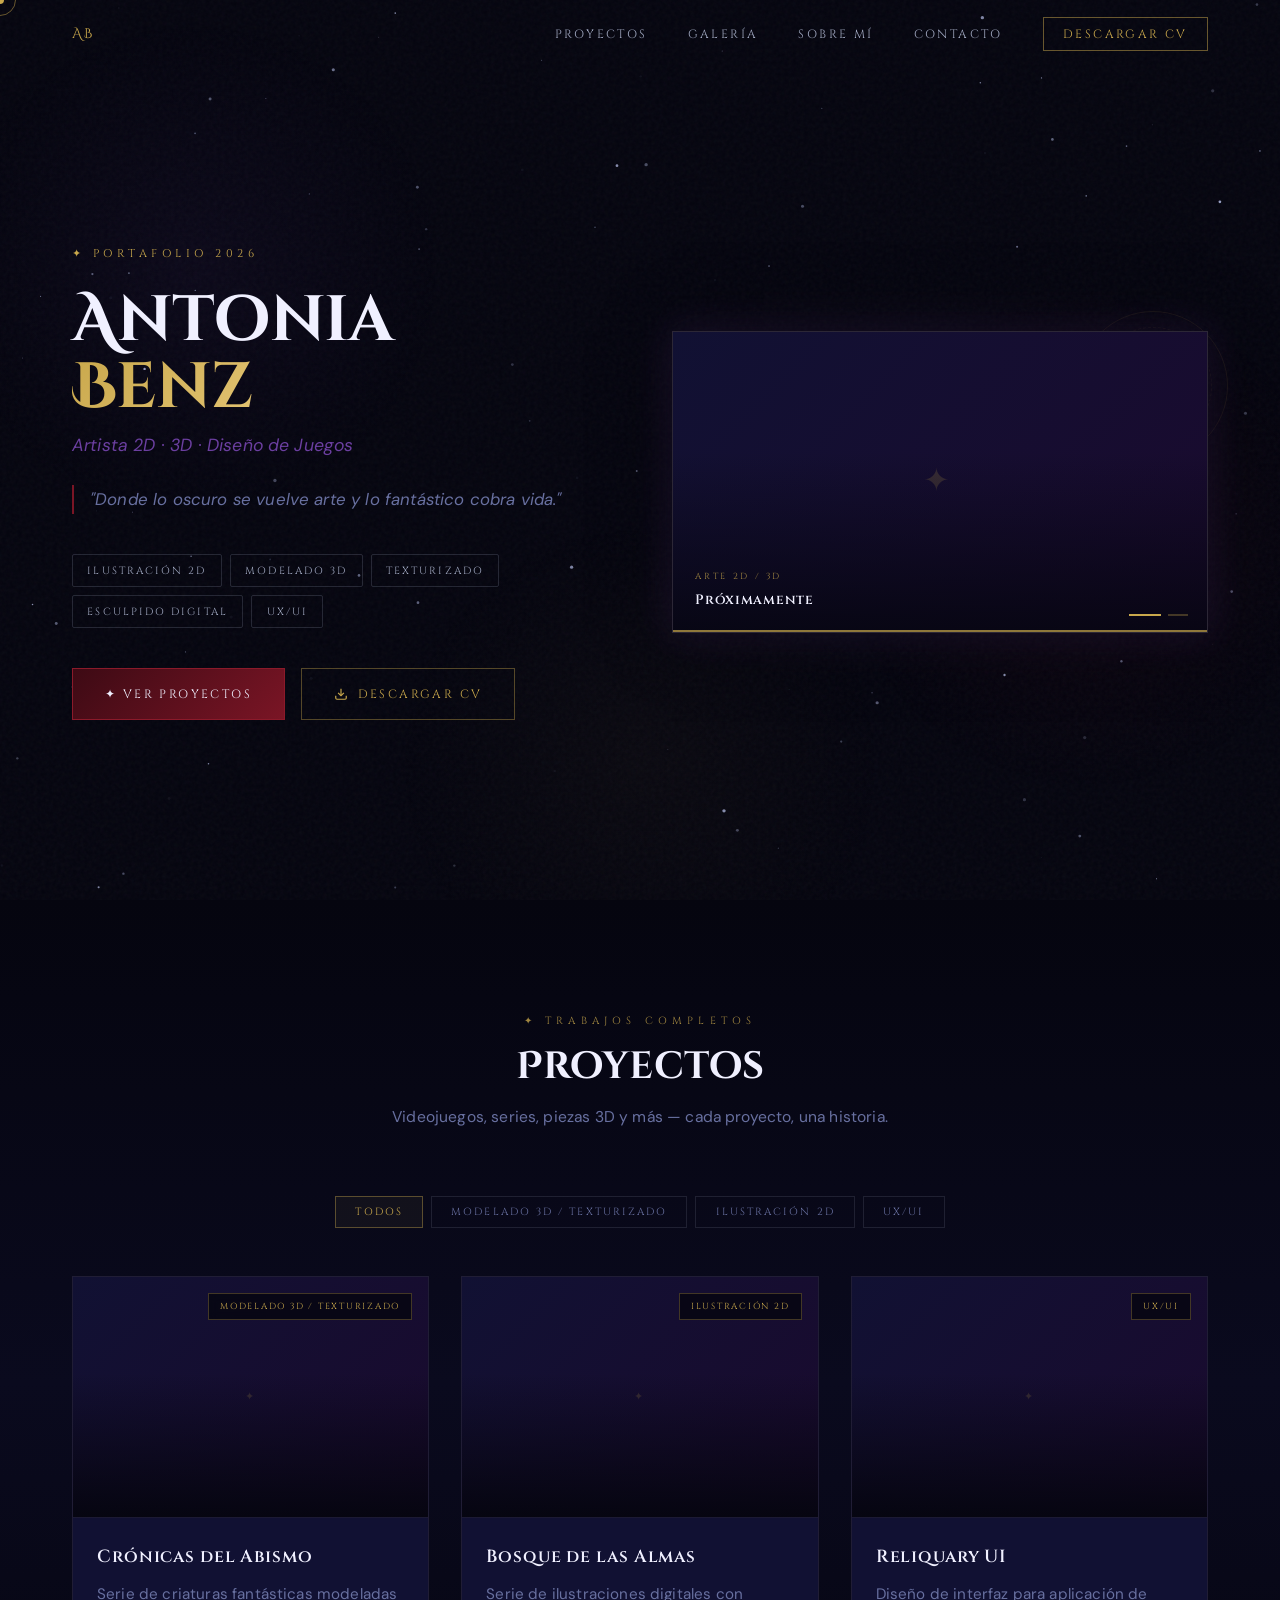
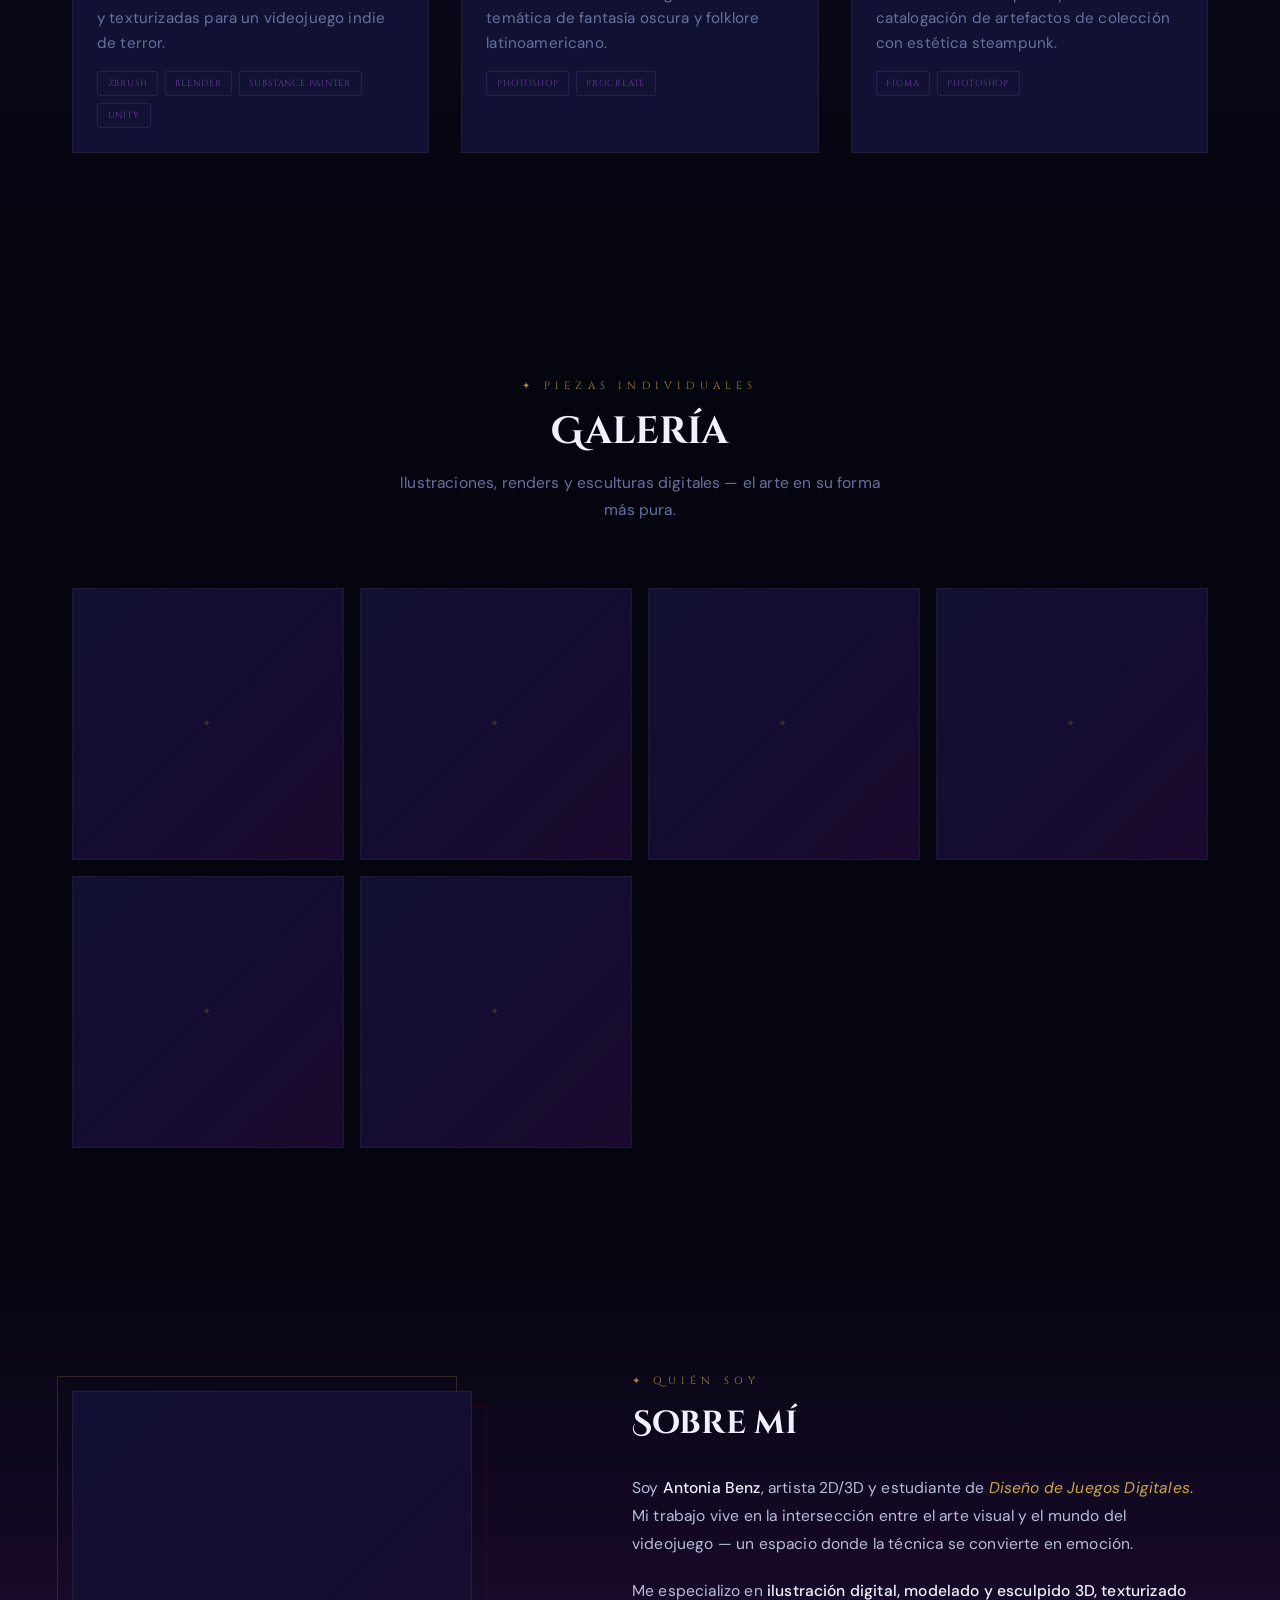
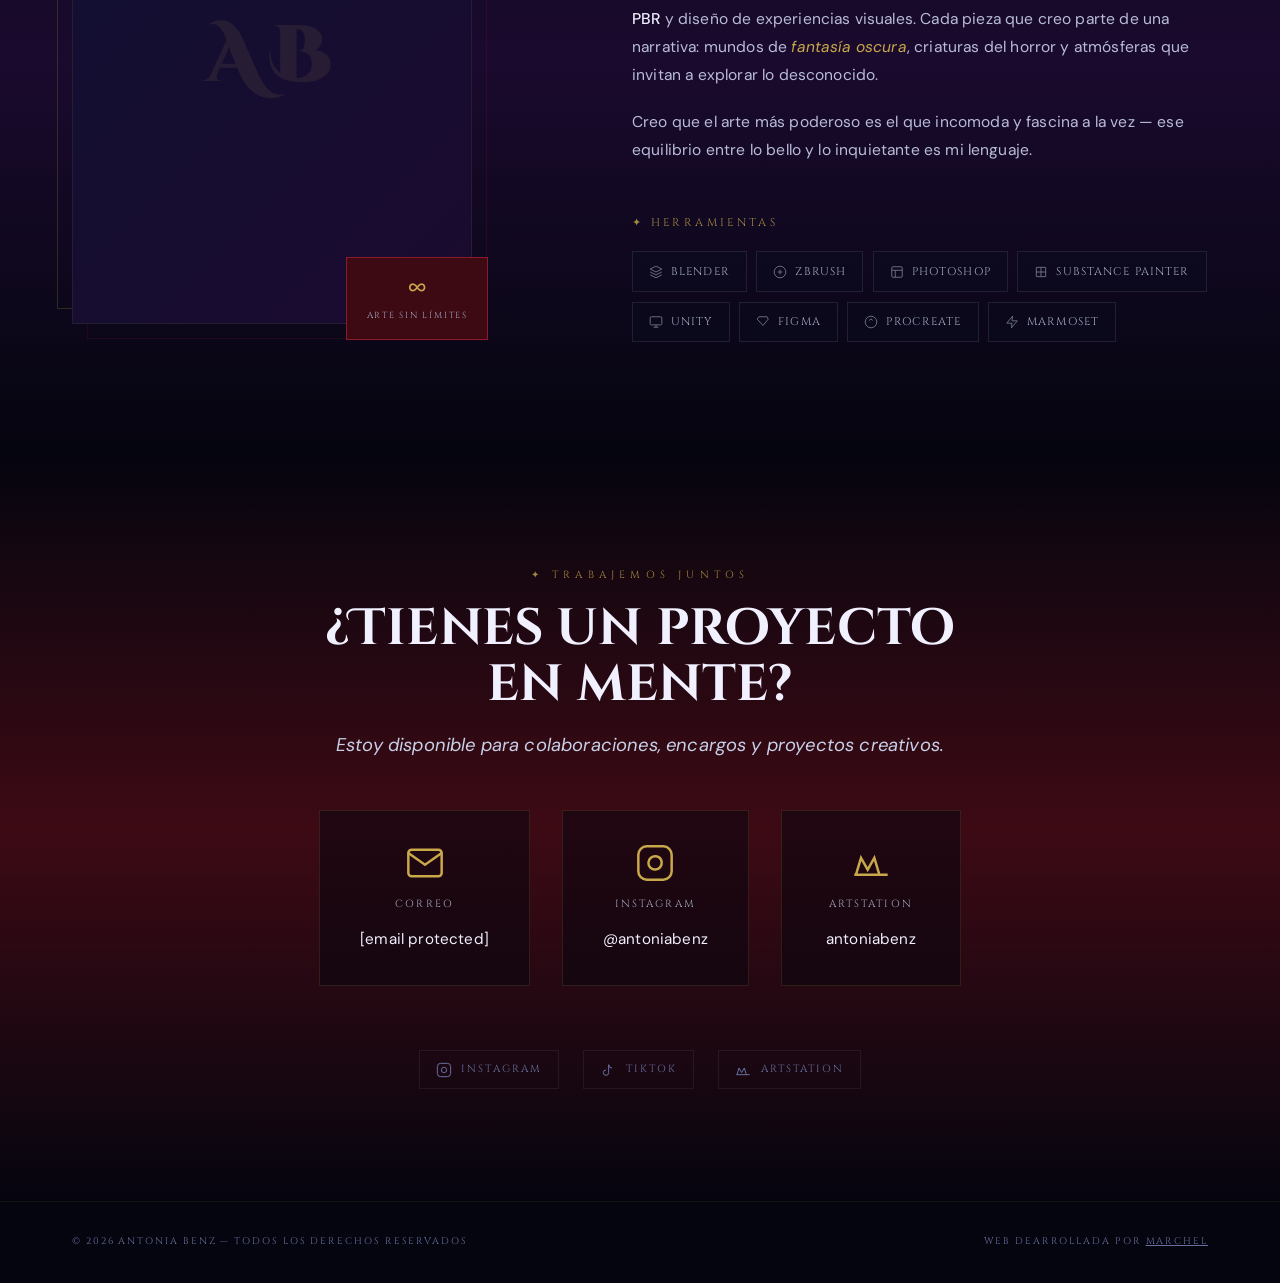
==== commit 404e2e2a: "1.0.1" ====
--- a/index.html
+++ b/index.html
@@ -10,7 +10,7 @@
   <!-- Preconnect fonts -->
   <link rel="preconnect" href="https://fonts.googleapis.com">
   <link rel="preconnect" href="https://fonts.gstatic.com" crossorigin>
-  <link href="https://fonts.googleapis.com/css2?family=Cinzel+Decorative:wght@400;700;900&family=Cinzel:wght@400;600;700&family=Cormorant+Garamond:ital,wght@0,300;0,400;0,500;1,300;1,400&display=swap" rel="stylesheet">
+  <link href="https://fonts.googleapis.com/css2?family=Cinzel+Decorative:wght@400;700;900&family=Cinzel:wght@400;600;700&family=DM+Sans:ital,opsz,wght@0,9..40,300;0,9..40,400;0,9..40,500;1,9..40,300;1,9..40,400&display=swap" rel="stylesheet">
 
   <link rel="stylesheet" href="css/styles.css">
 </head>
@@ -87,21 +87,37 @@
           </div>
         </div>
 
-        <!-- Visual -->
+        <!-- Visual — Carrusel -->
         <div class="hero-visual">
           <div class="hero-decoration"></div>
-          <div class="hero-preview-grid" id="hero-preview-grid">
-            <!-- Cargado dinámicamente desde JS -->
-            <div class="preview-card">
-              <div class="img-placeholder" style="width:100%;height:100%;">✦</div>
+
+          <div class="hero-carousel" id="hero-carousel">
+            <!-- Frame con aspect ratio dinámico -->
+            <div class="hero-carousel-frame" id="carousel-frame">
+              <div class="hero-carousel-track" id="carousel-track">
+                <!-- Slides generados por JS -->
+              </div>
             </div>
-            <div class="preview-card">
-              <div class="img-placeholder" style="width:100%;height:100%;">✦</div>
-            </div>
-            <div class="preview-card">
-              <div class="img-placeholder" style="width:100%;height:100%;">✦</div>
-            </div>
-          </div>
+
+            <!-- Progreso -->
+            <div class="carousel-progress" id="carousel-progress"></div>
+
+            <!-- Botones nav -->
+            <button class="carousel-btn prev" id="carousel-prev" aria-label="Anterior">
+              <svg width="16" height="16" viewBox="0 0 24 24" fill="none" stroke="currentColor" stroke-width="2">
+                <polyline points="15 18 9 12 15 6"/>
+              </svg>
+            </button>
+            <button class="carousel-btn next" id="carousel-next" aria-label="Siguiente">
+              <svg width="16" height="16" viewBox="0 0 24 24" fill="none" stroke="currentColor" stroke-width="2">
+                <polyline points="9 18 15 12 9 6"/>
+              </svg>
+            </button>
+
+            <!-- Dots -->
+            <div class="carousel-controls" id="carousel-dots"></div>
+          </div>
+
         </div>
 
       </div>
@@ -285,13 +301,13 @@
       </p>
 
       <div class="contact-options reveal reveal-delay-2">
-        <a href="mailto:hola@antoniabenz.com" class="contact-option">
+        <a href="/cdn-cgi/l/email-protection#563e393a371637382239383f373433382c7835393b" class="contact-option">
           <svg class="contact-option-icon" viewBox="0 0 24 24" fill="none" stroke="currentColor" stroke-width="1.5">
             <path d="M4 4h16c1.1 0 2 .9 2 2v12c0 1.1-.9 2-2 2H4c-1.1 0-2-.9-2-2V6c0-1.1.9-2 2-2z"/>
             <polyline points="22,6 12,13 2,6"/>
           </svg>
           <span class="contact-option-label">Correo</span>
-          <span class="contact-option-value">hola@antoniabenz.com</span>
+          <span class="contact-option-value"><span class="__cf_email__" data-cfemail="c6aea9aaa786a7a8b2a9a8afa7a4a3a8bce8a5a9ab">[email&#160;protected]</span></span>
         </a>
 
         <a href="https://instagram.com/antoniabenz" target="_blank" rel="noopener" class="contact-option">
@@ -348,7 +364,8 @@
   <footer>
     <div class="container">
       <span class="footer-copy">© 2026 Antonia Benz — Todos los derechos reservados</span>
-      <span class="footer-logo">AB</span>
+      <span class="footer-copy"> Web dearrollada por <a href="https://mherreravsquez.github.io/" class="footer-copy">Marchel</a>
+        </span>
     </div>
   </footer>
 
@@ -366,4 +383,4 @@
 
   <script src="js/main.js"></script>
 </body>
-</html>
+</html>
--- a/css/styles.css
+++ b/css/styles.css
@@ -4,7 +4,7 @@
    Paleta: Azul noche, violeta profundo, carmesí, oro antiguo
    ============================================================ */
 
-@import url('https://fonts.googleapis.com/css2?family=Cinzel+Decorative:wght@400;700;900&family=Cinzel:wght@400;600;700&family=Cormorant+Garamond:ital,wght@0,300;0,400;0,500;1,300;1,400&display=swap');
+@import url('https://fonts.googleapis.com/css2?family=Cinzel+Decorative:wght@400;700;900&family=Cinzel:wght@400;600;700&family=DM+Sans:ital,opsz,wght@0,9..40,300;0,9..40,400;0,9..40,500;1,9..40,300;1,9..40,400&display=swap');
 
 /* ============================================================
    VARIABLES & RESET
@@ -33,7 +33,7 @@
 
   --font-display: 'Cinzel Decorative', serif;
   --font-heading: 'Cinzel', serif;
-  --font-body: 'Cormorant Garamond', serif;
+  --font-body: 'DM Sans', system-ui, sans-serif;
 
   --radius: 4px;
   --radius-lg: 8px;
@@ -59,11 +59,12 @@
   background-color: var(--night);
   color: var(--text-body);
   font-family: var(--font-body);
-  font-size: 1.1rem;
-  font-weight: 300;
-  line-height: 1.7;
+  font-size: 1rem;
+  font-weight: 400;
+  line-height: 1.75;
   overflow-x: hidden;
   cursor: default;
+  letter-spacing: 0.01em;
 }
 
 /* Scrollbar personalizada */
@@ -136,6 +137,7 @@
   margin: 0 auto;
   padding: 0 2rem;
   position: relative;
+  justify-content: space-between;
   z-index: 2;
 }
 
@@ -324,7 +326,7 @@
 
 .hero-tagline {
   font-family: var(--font-body);
-  font-size: 1.3rem;
+  font-size: 1.1rem;
   font-style: italic;
   color: var(--violet-light);
   margin-bottom: 1.5rem;
@@ -434,56 +436,189 @@
   animation: fadeIn 1s ease 0.6s forwards;
 }
 
-.hero-preview-grid {
-  display: grid;
-  grid-template-columns: 1fr 1fr;
-  grid-template-rows: 200px 200px;
-  gap: 0.8rem;
-}
-
-.preview-card {
+/* ============================================================
+   HERO CAROUSEL
+   ============================================================ */
+.hero-carousel {
   position: relative;
+  width: 100%;
+  border: 1px solid rgba(201, 168, 76, 0.15);
+  background: var(--void);
   overflow: hidden;
-  border: 1px solid rgba(201, 168, 76, 0.1);
-  cursor: pointer;
-  background: var(--void);
-}
-
-.preview-card:first-child {
-  grid-row: span 2;
-}
-
-.preview-card img {
+  box-shadow: 0 0 60px rgba(0,0,0,0.6), var(--shadow-glow-violet);
+}
+
+/* El frame se ajusta dinámicamente via JS según el aspect ratio del media */
+.hero-carousel-frame {
+  position: relative;
+  width: 100%;
+  padding-top: 62.5%; /* default 16:10 — JS lo sobreescribe */
+  transition: padding-top 0.5s cubic-bezier(0.25, 0.46, 0.45, 0.94);
+  background: var(--night);
+}
+
+.hero-carousel-track {
+  position: absolute;
+  inset: 0;
+  display: flex;
+}
+
+.carousel-slide {
+  position: absolute;
+  inset: 0;
+  opacity: 0;
+  transition: opacity 0.7s cubic-bezier(0.25, 0.46, 0.45, 0.94);
+  pointer-events: none;
+}
+
+.carousel-slide.active {
+  opacity: 1;
+  pointer-events: all;
+}
+
+.carousel-slide.leaving {
+  opacity: 0;
+}
+
+.carousel-slide img,
+.carousel-slide video {
   width: 100%;
   height: 100%;
-  object-fit: cover;
-  transition: transform 0.6s ease;
-  filter: saturate(0.7) brightness(0.8);
-}
-
-.preview-card:hover img {
-  transform: scale(1.08);
-  filter: saturate(1) brightness(0.9);
-}
-
-.preview-card::after {
+  object-fit: contain;
+  display: block;
+  background: var(--night);
+}
+
+/* Overlay degradado inferior */
+.carousel-slide::after {
   content: '';
   position: absolute;
-  inset: 0;
-  background: linear-gradient(to top, rgba(5,5,15,0.8) 0%, transparent 50%);
-}
-
-.preview-card-label {
-  position: absolute;
-  bottom: 0.8rem;
-  left: 0.8rem;
+  bottom: 0; left: 0; right: 0;
+  height: 60%;
+  background: linear-gradient(to top, rgba(5,5,15,0.85) 0%, transparent 100%);
+  pointer-events: none;
+}
+
+/* Info del slide */
+.carousel-slide-info {
+  position: absolute;
+  bottom: 0; left: 0; right: 0;
+  padding: 1.2rem 1.4rem;
   z-index: 2;
-  font-family: var(--font-heading);
-  font-size: 0.6rem;
-  letter-spacing: 0.15em;
-  text-transform: uppercase;
-  color: var(--gold-pale);
+}
+
+.carousel-slide-label {
+  display: block;
+  font-family: var(--font-heading);
+  font-size: 0.55rem;
+  letter-spacing: 0.3em;
+  text-transform: uppercase;
+  color: var(--gold);
+  margin-bottom: 0.3rem;
   opacity: 0.8;
+}
+
+.carousel-slide-title {
+  display: block;
+  font-family: var(--font-heading);
+  font-size: 0.85rem;
+  font-weight: 600;
+  color: var(--white);
+  letter-spacing: 0.05em;
+}
+
+/* Controles e indicadores */
+.carousel-controls {
+  position: absolute;
+  bottom: 1rem;
+  right: 1.2rem;
+  z-index: 3;
+  display: flex;
+  align-items: center;
+  gap: 0.4rem;
+}
+
+.carousel-dot {
+  width: 20px;
+  height: 2px;
+  background: rgba(201, 168, 76, 0.3);
+  cursor: pointer;
+  transition: background 0.3s ease, width 0.3s ease;
+  border: none;
+  padding: 0;
+}
+
+.carousel-dot.active {
+  background: var(--gold);
+  width: 32px;
+}
+
+/* Barra de progreso */
+.carousel-progress {
+  position: absolute;
+  bottom: 0; left: 0;
+  height: 2px;
+  background: var(--gold);
+  width: 0%;
+  z-index: 4;
+  opacity: 0.7;
+}
+
+/* Botones prev/next */
+.carousel-btn {
+  position: absolute;
+  top: 50%;
+  transform: translateY(-50%);
+  z-index: 3;
+  width: 36px; height: 36px;
+  background: rgba(5, 5, 15, 0.7);
+  border: 1px solid rgba(201, 168, 76, 0.2);
+  color: var(--gold);
+  cursor: pointer;
+  display: flex;
+  align-items: center;
+  justify-content: center;
+  opacity: 0;
+  transition: opacity 0.3s ease, background 0.2s ease;
+  backdrop-filter: blur(4px);
+}
+
+.hero-carousel:hover .carousel-btn { opacity: 1; }
+
+.carousel-btn:hover { background: rgba(201, 168, 76, 0.15); }
+.carousel-btn.prev { left: 0.8rem; }
+.carousel-btn.next { right: 0.8rem; }
+
+/* Badge de tipo media (VIDEO / IMAGEN) */
+.carousel-media-badge {
+  position: absolute;
+  top: 0.8rem;
+  right: 0.8rem;
+  z-index: 3;
+  font-family: var(--font-heading);
+  font-size: 0.5rem;
+  letter-spacing: 0.2em;
+  text-transform: uppercase;
+  color: var(--white);
+  background: rgba(5,5,15,0.75);
+  border: 1px solid rgba(201,168,76,0.2);
+  padding: 0.25rem 0.6rem;
+  backdrop-filter: blur(4px);
+  display: flex;
+  align-items: center;
+  gap: 0.4rem;
+}
+
+.media-badge-dot {
+  width: 5px; height: 5px;
+  border-radius: 50%;
+  background: var(--crimson-bright);
+  animation: pulseBadge 1.5s ease infinite;
+}
+
+@keyframes pulseBadge {
+  0%, 100% { opacity: 1; transform: scale(1); }
+  50% { opacity: 0.4; transform: scale(0.7); }
 }
 
 /* Decorativo hero */
@@ -534,8 +669,7 @@
 
 .section-subtitle {
   font-family: var(--font-body);
-  font-size: 1.1rem;
-  font-style: italic;
+  font-size: 0.975rem;
   color: var(--text-muted);
   max-width: 500px;
   margin: 0 auto;
@@ -875,7 +1009,7 @@
 .about-content .ornament::before { display: none; }
 
 .about-text {
-  font-size: 1.05rem;
+  font-size: 0.975rem;
   line-height: 1.8;
   color: var(--text-body);
   margin-bottom: 1.2rem;
@@ -1328,10 +1462,6 @@
 
   .hero-visual {
     order: -1;
-  }
-
-  .hero-preview-grid {
-    grid-template-rows: 160px 160px;
   }
 
   .about-grid {
@@ -1381,11 +1511,6 @@
     align-items: center;
   }
 
-  .hero-preview-grid {
-    grid-template-columns: 1fr 1fr;
-    grid-template-rows: 130px 130px;
-  }
-
   .cursor-dot, .cursor-ring { display: none; }
 }
 
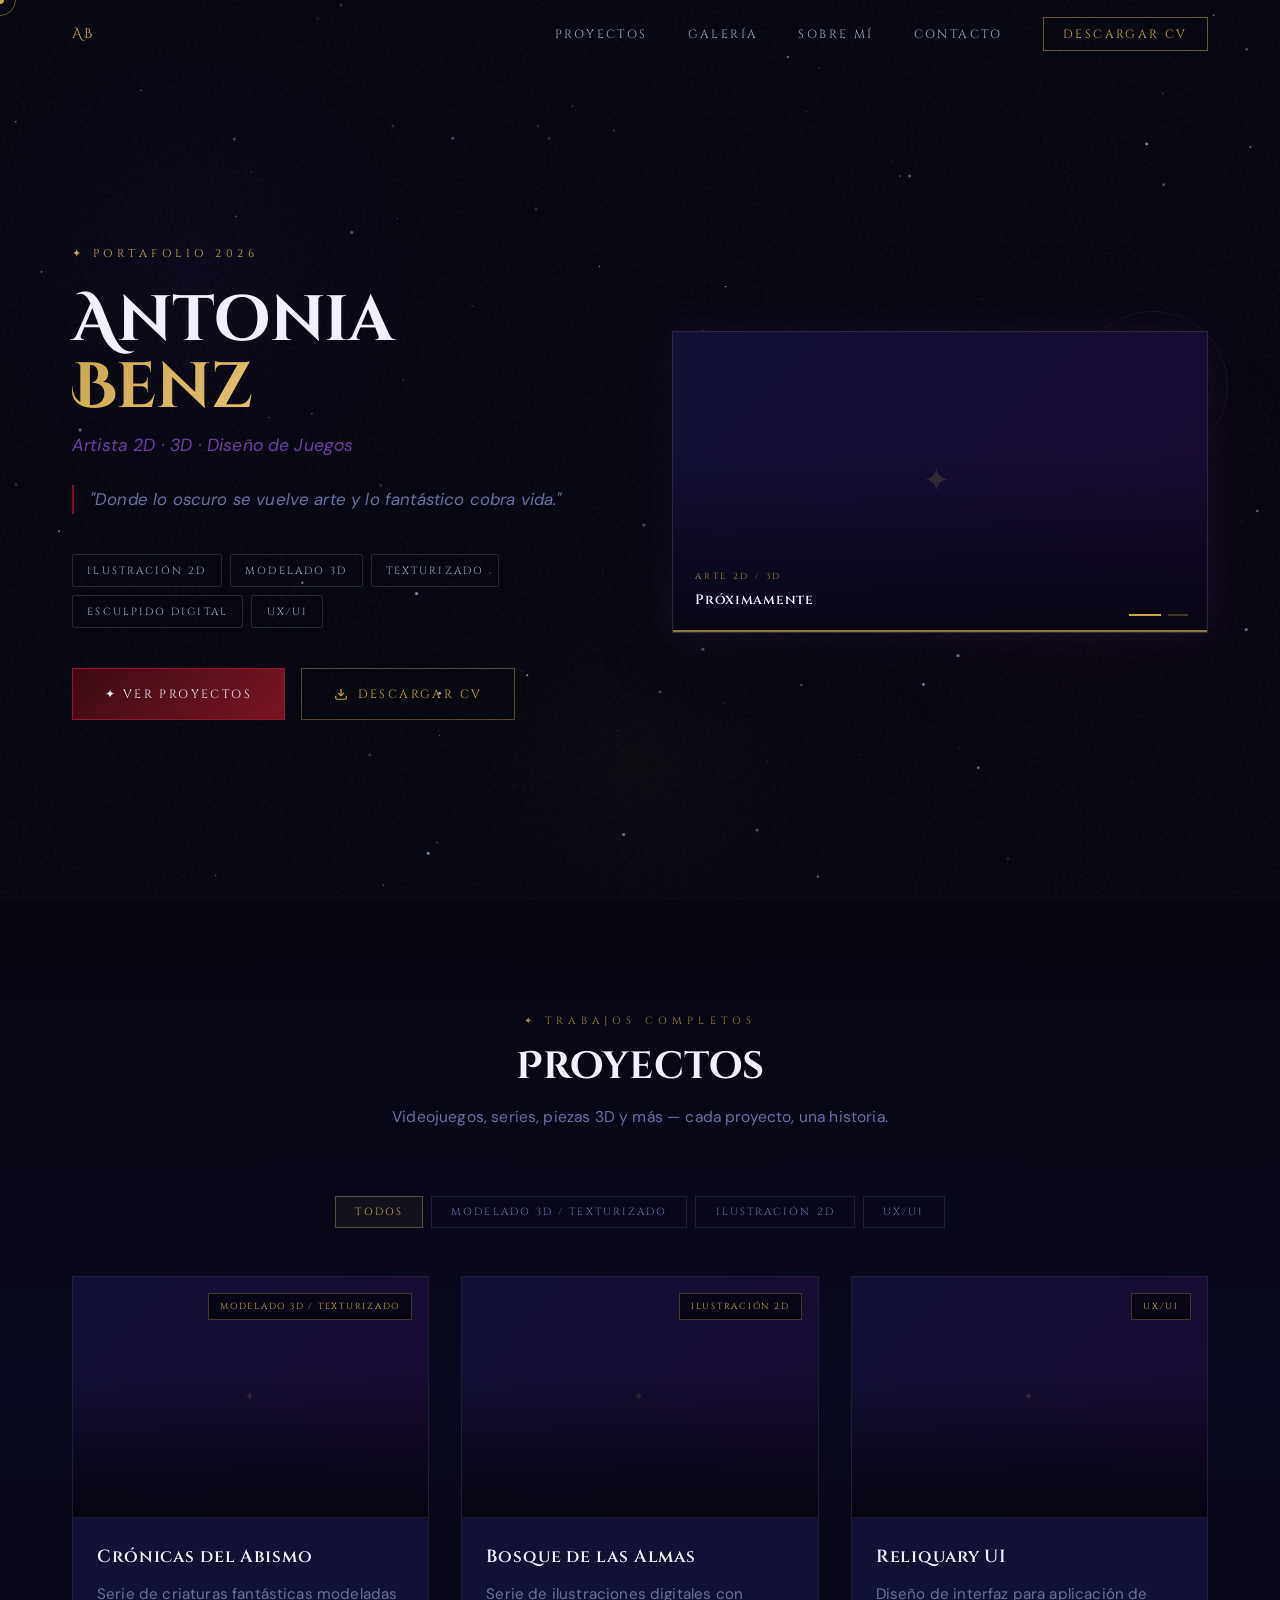
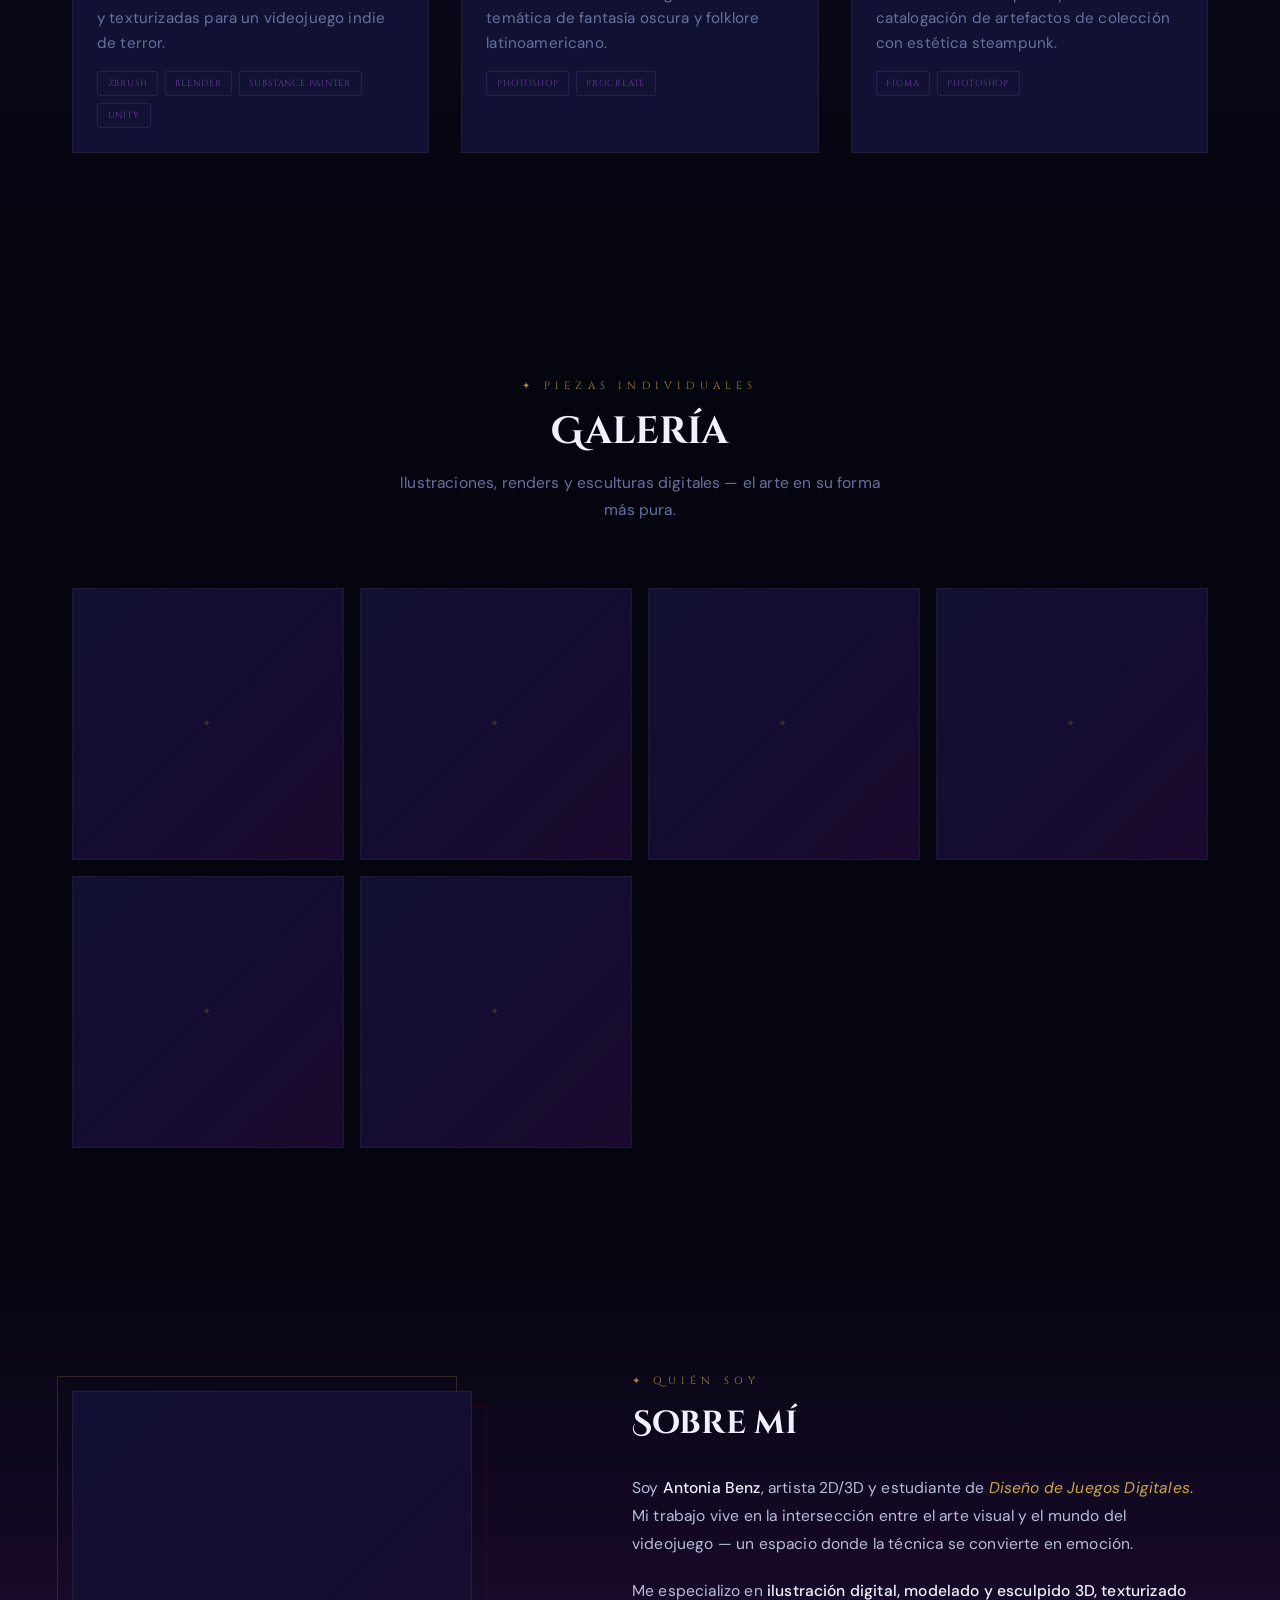
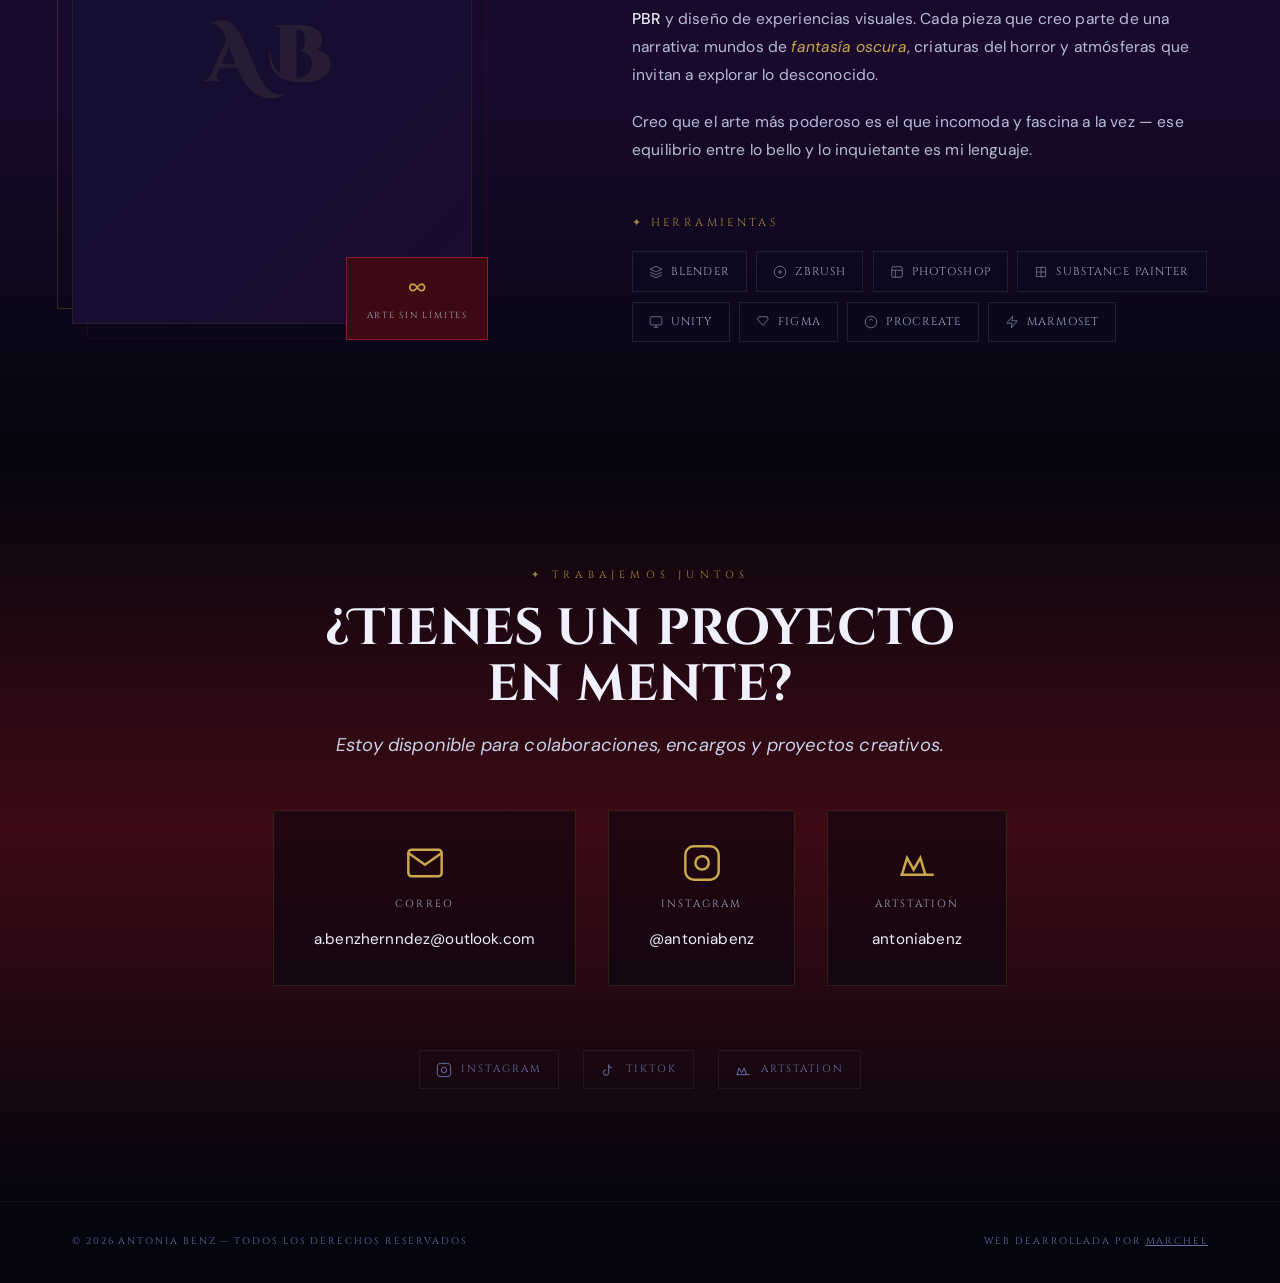
==== commit 72985474: "1.0.3" ====
--- a/index.html
+++ b/index.html
@@ -301,13 +301,13 @@
       </p>
 
       <div class="contact-options reveal reveal-delay-2">
-        <a href="/cdn-cgi/l/email-protection#563e393a371637382239383f373433382c7835393b" class="contact-option">
+        <a href="mailto:a.benzhernndez@outlook.com" class="contact-option">
           <svg class="contact-option-icon" viewBox="0 0 24 24" fill="none" stroke="currentColor" stroke-width="1.5">
             <path d="M4 4h16c1.1 0 2 .9 2 2v12c0 1.1-.9 2-2 2H4c-1.1 0-2-.9-2-2V6c0-1.1.9-2 2-2z"/>
             <polyline points="22,6 12,13 2,6"/>
           </svg>
           <span class="contact-option-label">Correo</span>
-          <span class="contact-option-value"><span class="__cf_email__" data-cfemail="c6aea9aaa786a7a8b2a9a8afa7a4a3a8bce8a5a9ab">[email&#160;protected]</span></span>
+          <span class="contact-option-value">a.benzhernndez@outlook.com</span>
         </a>
 
         <a href="https://instagram.com/antoniabenz" target="_blank" rel="noopener" class="contact-option">
--- a/css/styles.css
+++ b/css/styles.css
@@ -743,7 +743,8 @@
 .project-card-image img {
   width: 100%;
   height: 100%;
-  object-fit: cover;
+  object-fit: contain;
+  display: block;
   transition: transform 0.6s ease, filter 0.4s ease;
   filter: saturate(0.6) brightness(0.7);
 }
@@ -859,7 +860,8 @@
 .gallery-item img {
   width: 100%;
   height: 100%;
-  object-fit: cover;
+  object-fit: contain;
+  display: block;
   transition: transform 0.6s ease, filter 0.4s ease;
   filter: saturate(0.6) brightness(0.7);
 }
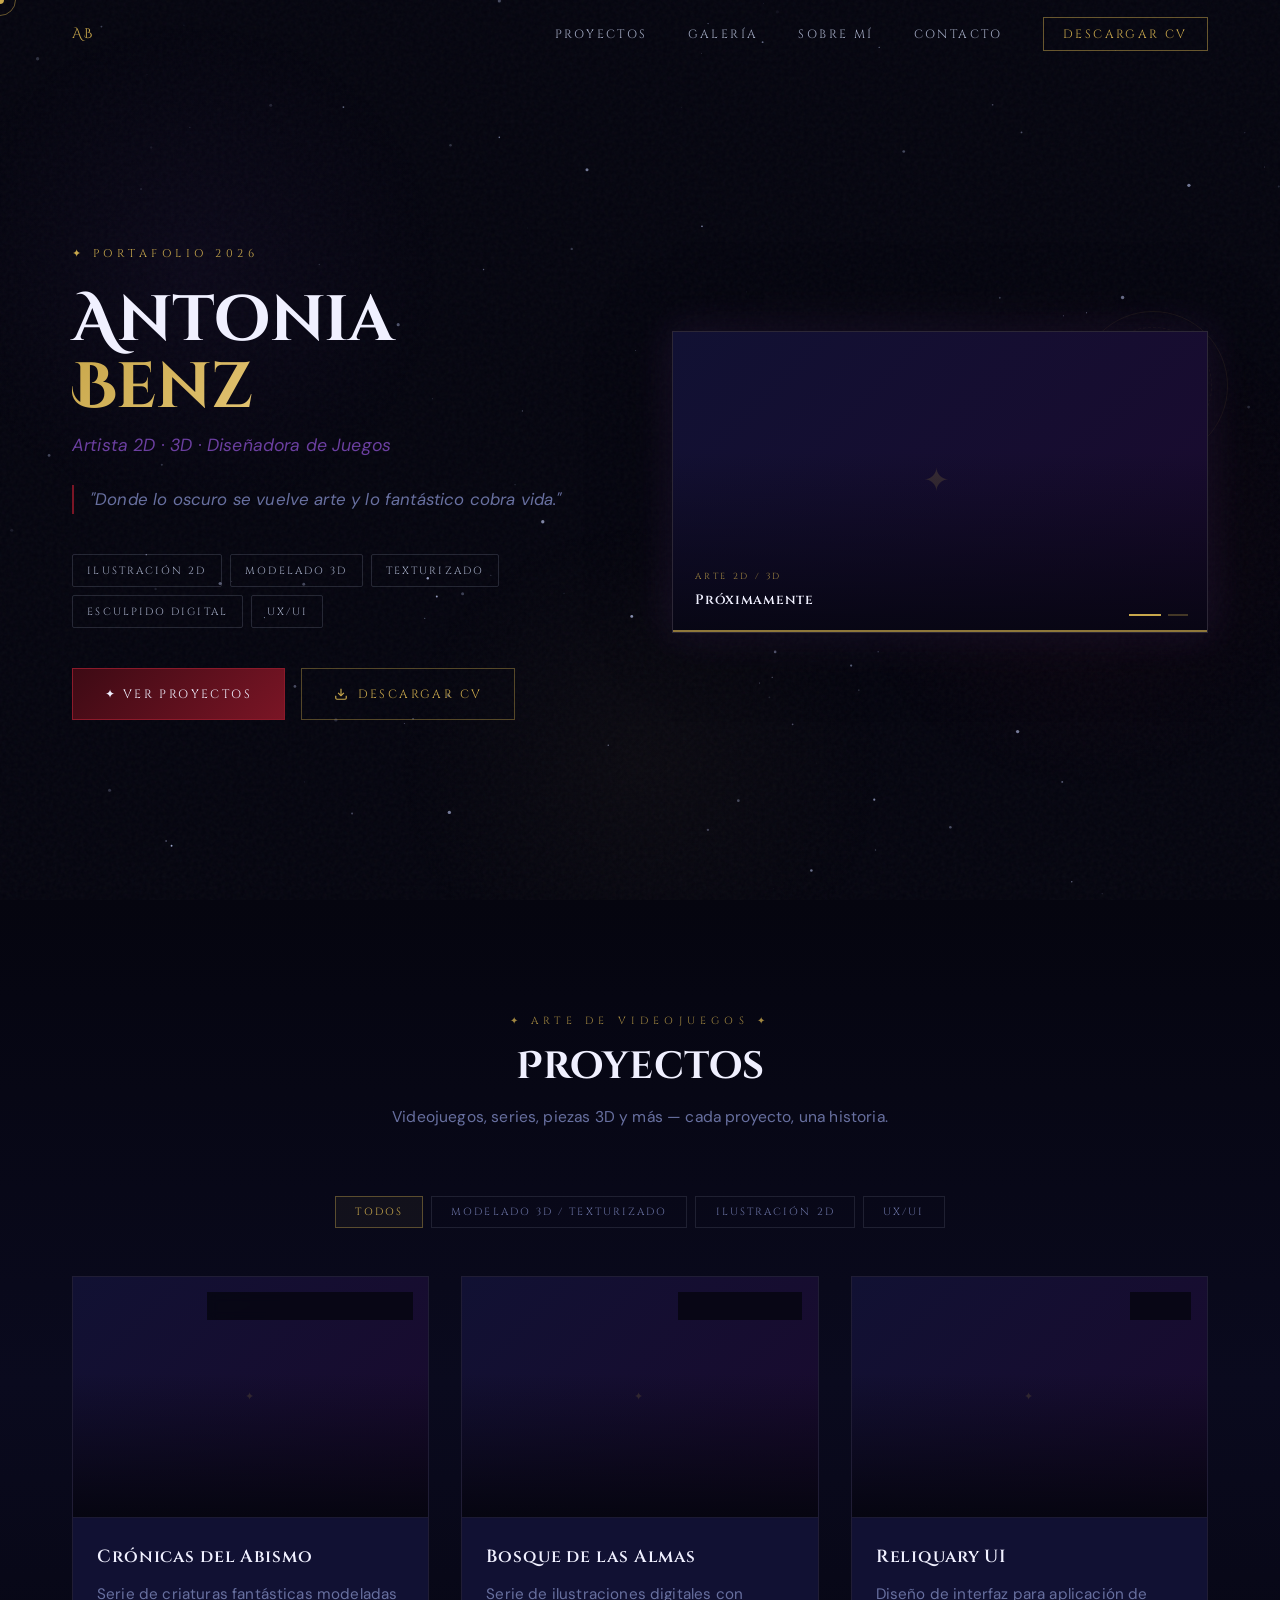
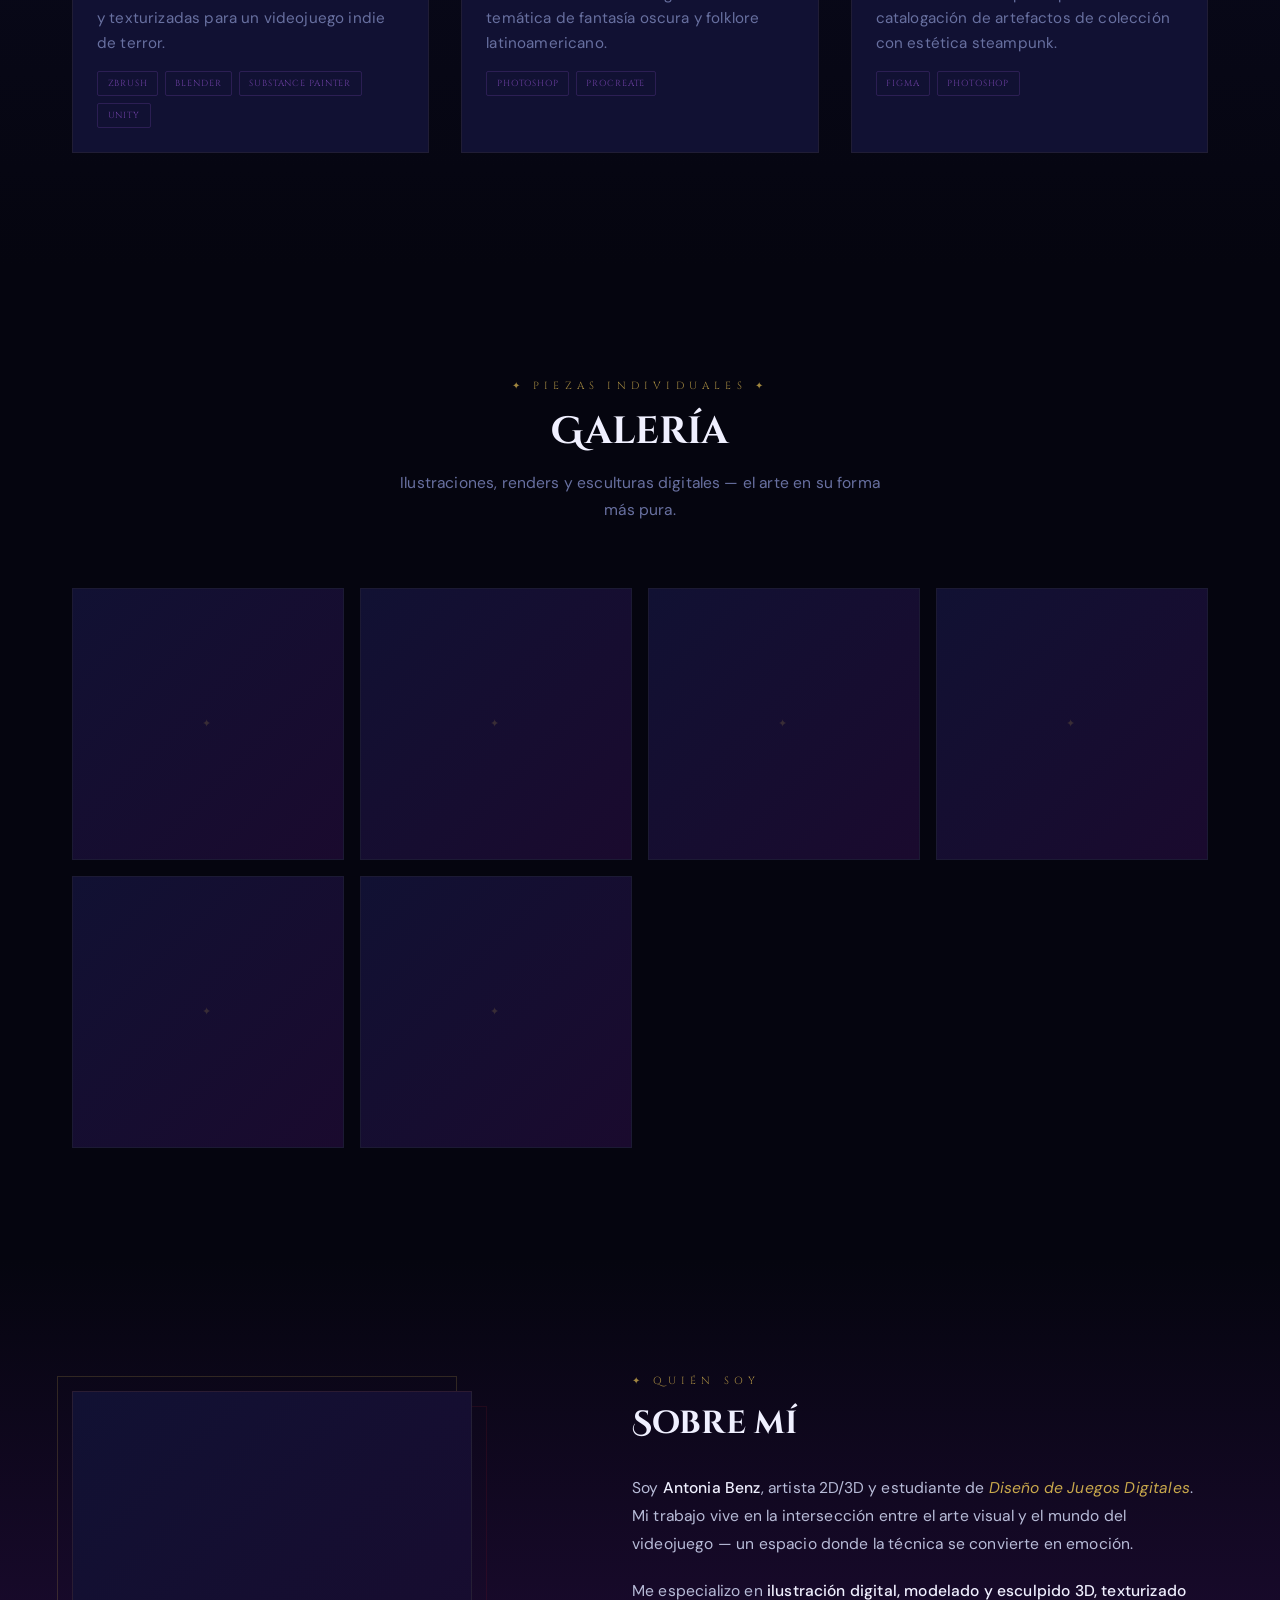
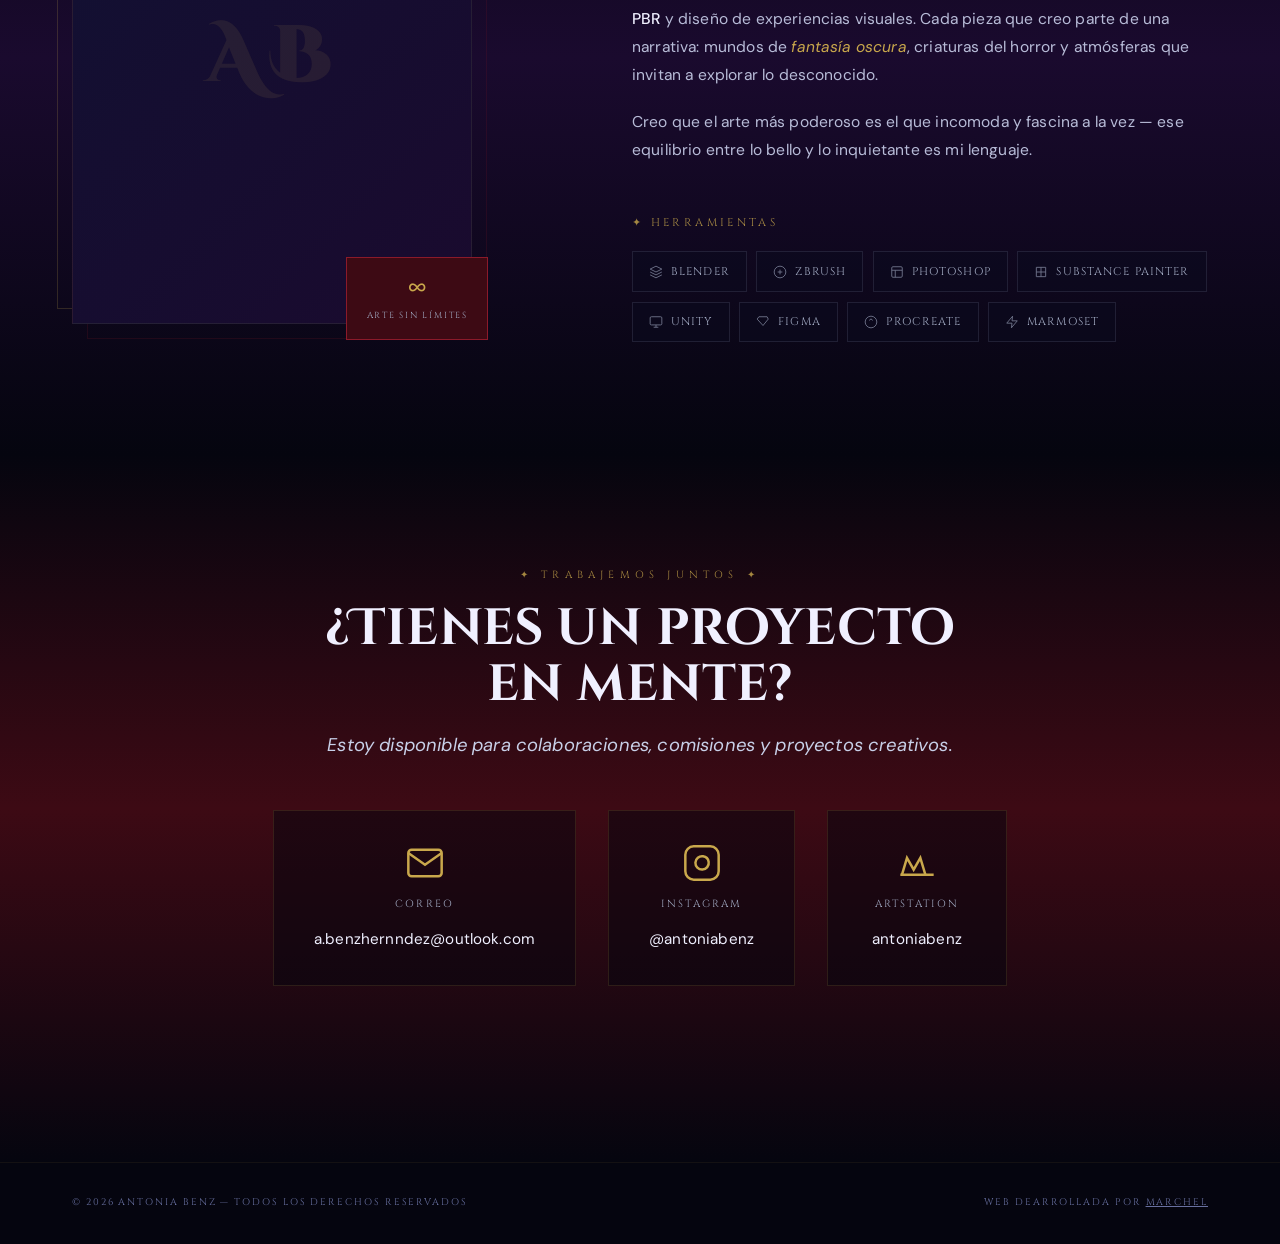
==== commit 09ee55a5: "1.0.4" ====
--- a/index.html
+++ b/index.html
@@ -61,7 +61,7 @@
             Antonia
             <span>Benz</span>
           </h1>
-          <p class="hero-tagline">Artista 2D · 3D · Diseño de Juegos</p>
+          <p class="hero-tagline">Artista 2D · 3D · Diseñadora de Juegos</p>
           <p class="hero-vision">
             "Donde lo oscuro se vuelve arte y lo fantástico cobra vida."
           </p>
@@ -130,7 +130,7 @@
   <section id="proyectos">
     <div class="container">
       <div class="section-header reveal">
-        <span class="section-label">✦ Trabajos Completos</span>
+        <span class="section-label">✦ Arte de Videojuegos ✦</span>
         <h2 class="section-title">Proyectos</h2>
         <p class="section-subtitle">Videojuegos, series, piezas 3D y más — cada proyecto, una historia.</p>
       </div>
@@ -158,7 +158,7 @@
   <section id="galeria">
     <div class="container">
       <div class="section-header reveal">
-        <span class="section-label">✦ Piezas Individuales</span>
+        <span class="section-label">✦ Piezas Individuales ✦</span>
         <h2 class="section-title">Galería</h2>
         <p class="section-subtitle">Ilustraciones, renders y esculturas digitales — el arte en su forma más pura.</p>
       </div>
@@ -291,13 +291,13 @@
   <section id="contacto">
     <div class="container">
       <div class="reveal" style="margin-bottom:1rem;">
-        <span class="section-label" style="text-align:center;display:block;">✦ Trabajemos juntos</span>
+        <span class="section-label" style="text-align:center;display:block;">✦ Trabajemos juntos ✦</span>
       </div>
       <h2 class="contact-cta reveal reveal-delay-1">
         ¿Tienes un proyecto<br>en mente?
       </h2>
       <p class="contact-sub reveal reveal-delay-2">
-        Estoy disponible para colaboraciones, encargos y proyectos creativos.
+        Estoy disponible para colaboraciones, comisiones y proyectos creativos.
       </p>
 
       <div class="contact-options reveal reveal-delay-2">
@@ -329,32 +329,6 @@
           <span class="contact-option-value">antoniabenz</span>
         </a>
       </div>
-
-      <!-- Redes sociales -->
-      <div class="social-links reveal reveal-delay-3">
-        <a href="https://instagram.com/antoniabenz" target="_blank" rel="noopener" class="social-link">
-          <svg viewBox="0 0 24 24" fill="none" stroke="currentColor" stroke-width="1.5">
-            <rect x="2" y="2" width="20" height="20" rx="5" ry="5"/>
-            <path d="M16 11.37A4 4 0 1 1 12.63 8 4 4 0 0 1 16 11.37z"/>
-            <line x1="17.5" y1="6.5" x2="17.51" y2="6.5"/>
-          </svg>
-          Instagram
-        </a>
-        <a href="https://tiktok.com/@antoniabenz" target="_blank" rel="noopener" class="social-link">
-          <svg viewBox="0 0 24 24" fill="none" stroke="currentColor" stroke-width="1.5">
-            <path d="M9 12a4 4 0 1 0 4 4V4a5 5 0 0 0 5 5"/>
-          </svg>
-          TikTok
-        </a>
-        <a href="https://artstation.com/antoniabenz" target="_blank" rel="noopener" class="social-link">
-          <svg viewBox="0 0 24 24" fill="none" stroke="currentColor" stroke-width="1.5">
-            <path d="M3 19l3-10 4 7 4-7 3 10"/>
-            <line x1="2" y1="19" x2="22" y2="19"/>
-          </svg>
-          ArtStation
-        </a>
-      </div>
-
     </div>
   </section>
 
